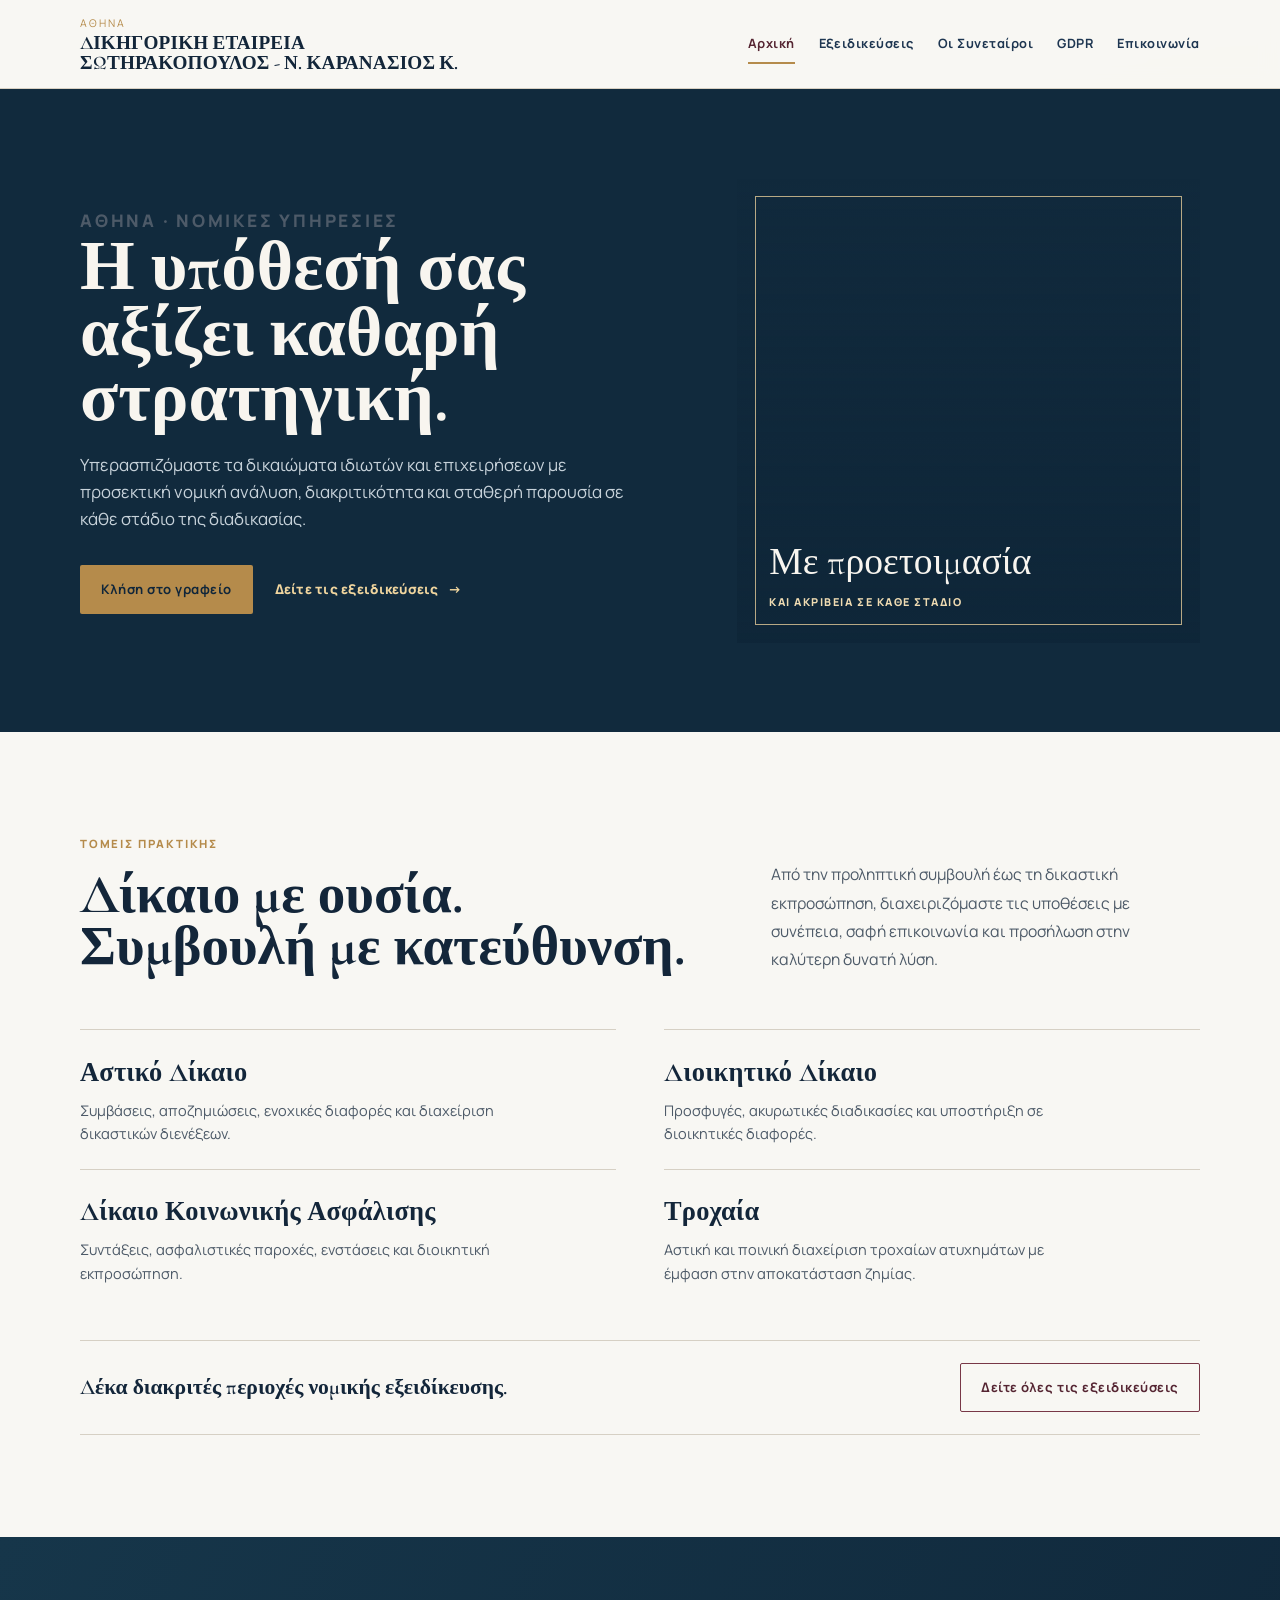
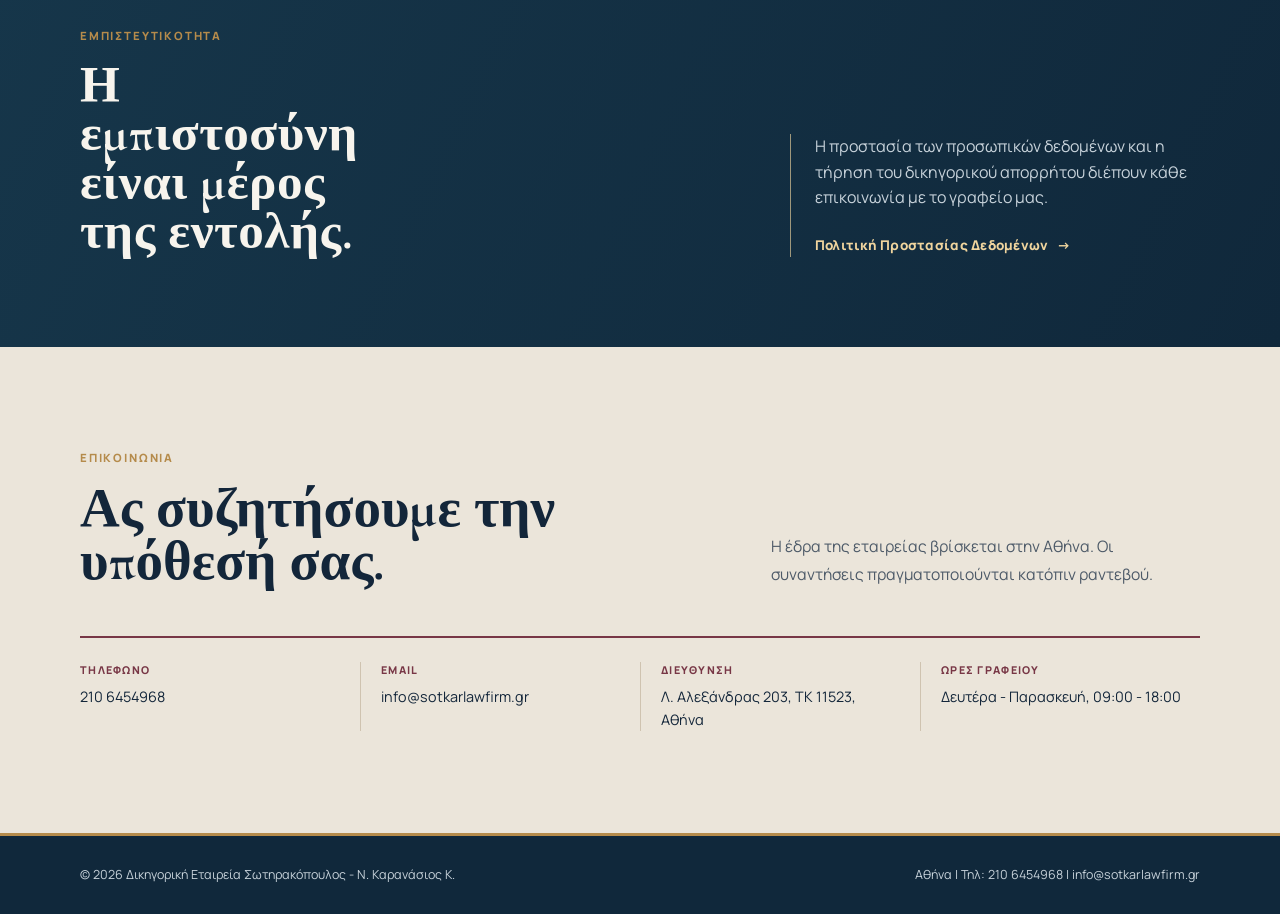
==== index.html @ 15b0773c "Add files via upload" ====
<!doctype html>
<html lang="el">
<head>
  <meta charset="utf-8">
  <meta name="viewport" content="width=device-width, initial-scale=1">
  <title>Δικηγορική Εταιρεία Σωτηρακόπουλος Ν. - Καρανάσιος Κ.</title>
  <meta name="description" content="Δικηγορική υποστήριξη υψηλού επιπέδου στην Αθήνα με εξειδίκευση σε αστικό, ποινικό, εργατικό και διοικητικό δίκαιο.">
  <meta property="og:locale" content="el_GR">
  <meta property="og:type" content="website">
  <meta property="og:site_name" content="Δικηγορική Εταιρεία Σωτηρακόπουλος - Ν. Καρανάσιος Κ.">
  <meta property="og:title" content="Δικηγορική Εταιρεία Σωτηρακόπουλος Ν. - Καρανάσιος Κ.">
  <meta property="og:description" content="Δικηγορική υποστήριξη υψηλού επιπέδου στην Αθήνα με εξειδίκευση σε αστικό, ποινικό, εργατικό και διοικητικό δίκαιο.">
  <meta name="twitter:card" content="summary">
  <link rel="icon" href="favicon.svg" type="image/svg+xml">
  <link rel="preconnect" href="https://fonts.googleapis.com">
  <link rel="preconnect" href="https://fonts.gstatic.com" crossorigin>
  <link href="https://fonts.googleapis.com/css2?family=Cormorant+Garamond:wght@500;600;700&family=Manrope:wght@400;500;700;800&display=swap" rel="stylesheet">
  <link rel="stylesheet" href="style.css">
</head>
<body>
  <header class="site-header">
    <div class="container navbar">
      <div class="brand">
        <span class="brand-kicker">Αθήνα</span>
        <h1 class="brand-title">ΔΙΚΗΓΟΡΙΚΗ ΕΤΑΙΡΕΙΑ<br>ΣΩΤΗΡΑΚΟΠΟΥΛΟΣ - Ν. ΚΑΡΑΝΑΣΙΟΣ Κ.</h1>
      </div>
      <button class="menu-toggle" type="button" aria-expanded="false" aria-controls="main-navigation" aria-label="Άνοιγμα μενού">
        <span></span><span></span><span></span>
      </button>
      <nav class="nav-links" id="main-navigation" aria-label="Κύρια πλοήγηση">
        <a class="active" href="index.html">Αρχική</a>
        <a href="specializations.html">Εξειδικεύσεις</a>
        <a href="owners.html">Οι Συνεταίροι</a>
        <a href="gdpr.html">GDPR</a>
        <a href="#contact">Επικοινωνία</a>
      </nav>
    </div>
  </header>

  <main>
    <section class="hero hero-home">
      <div class="container hero-grid">
        <div class="hero-copy reveal-up">
          <p class="eyebrow">Αθήνα · Νομικές Υπηρεσίες</p>
          <h1><span>Η υπόθεσή σας</span><span>αξίζει καθαρή</span><span>στρατηγική.</span></h1>
          <p class="hero-lead">
            Υπερασπιζόμαστε τα δικαιώματα ιδιωτών και επιχειρήσεων με προσεκτική νομική ανάλυση,
            διακριτικότητα και σταθερή παρουσία σε κάθε στάδιο της διαδικασίας.
          </p>
          <div class="hero-actions">
            <a class="button button-primary" href="tel:+302106454968">Κλήση στο γραφείο</a>
            <a class="text-link" href="specializations.html">Δείτε τις εξειδικεύσεις <span aria-hidden="true">→</span></a>
          </div>
        </div>
        <div class="hero-visual reveal-up" role="img" aria-label="Εσωτερικός χώρος δικαστικής αίθουσας">
          <div class="hero-visual-caption">Με προετοιμασία<br><span>και ακρίβεια σε κάθε στάδιο</span></div>
        </div>
      </div>
    </section>

    <section class="section practice-section">
      <div class="container">
        <div class="section-heading">
          <div>
            <p class="eyebrow">Τομείς Πρακτικής</p>
            <h2>Δίκαιο με ουσία.<br>Συμβουλή με κατεύθυνση.</h2>
          </div>
          <p class="section-intro">
            Από την προληπτική συμβουλή έως τη δικαστική εκπροσώπηση, διαχειριζόμαστε τις υποθέσεις με συνέπεια,
            σαφή επικοινωνία και προσήλωση στην καλύτερη δυνατή λύση.
          </p>
        </div>

        <div class="practice-grid">
          <article class="practice-card reveal-up"><h3>Αστικό Δίκαιο</h3><p>Συμβάσεις, αποζημιώσεις, ενοχικές διαφορές και διαχείριση δικαστικών διενέξεων.</p></article>
          <article class="practice-card reveal-up"><h3>Διοικητικό Δίκαιο</h3><p>Προσφυγές, ακυρωτικές διαδικασίες και υποστήριξη σε διοικητικές διαφορές.</p></article>
          <article class="practice-card reveal-up"><h3>Δίκαιο Κοινωνικής Ασφάλισης</h3><p>Συντάξεις, ασφαλιστικές παροχές, ενστάσεις και διοικητική εκπροσώπηση.</p></article>
          <article class="practice-card reveal-up"><h3>Τροχαία</h3><p>Αστική και ποινική διαχείριση τροχαίων ατυχημάτων με έμφαση στην αποκατάσταση ζημίας.</p></article>
        </div>

        <div class="cta-band">
          <strong>Δέκα διακριτές περιοχές νομικής εξειδίκευσης.</strong>
          <a class="button button-ghost" href="specializations.html">Δείτε όλες τις εξειδικεύσεις</a>
        </div>
      </div>
    </section>

    <section class="assurance-section">
      <div class="container">
        <div class="assurance-copy">
          <p class="eyebrow">Εμπιστευτικότητα</p>
          <h2>Η εμπιστοσύνη είναι μέρος της εντολής.</h2>
        </div>
        <div class="assurance-details">
          <p>Η προστασία των προσωπικών δεδομένων και η τήρηση του δικηγορικού απορρήτου διέπουν κάθε επικοινωνία με το γραφείο μας.</p>
          <a class="text-link text-link-light" href="gdpr.html">Πολιτική Προστασίας Δεδομένων <span aria-hidden="true">→</span></a>
        </div>
      </div>
    </section>

    <section class="section contact-section" id="contact">
      <div class="container">
        <div class="section-heading">
          <div>
            <p class="eyebrow">Επικοινωνία</p>
            <h2>Ας συζητήσουμε την υπόθεσή σας.</h2>
          </div>
          <p class="section-intro">Η έδρα της εταιρείας βρίσκεται στην Αθήνα. Οι συναντήσεις πραγματοποιούνται κατόπιν ραντεβού.</p>
        </div>
        <div class="contact-grid">
          <article class="contact-card">
            <div><span>Τηλέφωνο</span><a href="tel:+302106454968">210 6454968</a></div>
            <div><span>Email</span><a href="mailto:info@sotkarlawfirm.gr">info@sotkarlawfirm.gr</a></div>
            <div><span>Διεύθυνση</span><a href="https://www.google.com/maps/search/?api=1&query=%CE%9B.%20%CE%91%CE%BB%CE%B5%CE%BE%CE%AC%CE%BD%CE%B4%CF%81%CE%B1%CF%82%20203%2C%20%CE%91%CE%B8%CE%AE%CE%BD%CE%B1%2011523" target="_blank" rel="noopener">Λ. Αλεξάνδρας 203, ΤΚ 11523, Αθήνα</a></div>
            <div><span>Ώρες γραφείου</span><span class="contact-value">Δευτέρα - Παρασκευή, 09:00 - 18:00</span></div>
          </article>
        </div>
      </div>
    </section>
  </main>

  <footer class="site-footer">
    <div class="container">
      <span>© 2026 Δικηγορική Εταιρεία Σωτηρακόπουλος - Ν. Καρανάσιος Κ.</span>
      <span>Αθήνα | <a href="tel:+302106454968">Τηλ: 210 6454968</a> | <a href="mailto:info@sotkarlawfirm.gr">info@sotkarlawfirm.gr</a></span>
    </div>
  </footer>
  <script src="site.js"></script>
</body>
</html>
---- style.css ----
/* Core identity */
:root {
  --ink: #13263a;
  --ink-2: #1e3651;
  --wine: #783746;
  --wine-dark: #552532;
  --sage: #48655c;
  --paper: #f6f3ee;
  --paper-2: #ebe5db;
  --gold: #b58b4b;
  --gold-soft: #d4c39b;
  --line: #c9b99f;
  --text: #24313d;
  --text-soft: #4d5a68;
  --white: #ffffff;
  --shadow: 0 18px 44px rgba(13, 27, 43, 0.18);
  --hero-courtroom-image: url("https://images.unsplash.com/photo-1529107386315-e1a2ed48a620?auto=format&fit=crop&w=1200&q=85");
}

* {
  box-sizing: border-box;
}

html,
body {
  margin: 0;
  padding: 0;
}

body {
  font-family: "Manrope", "Segoe UI", sans-serif;
  color: var(--text);
  background:
    radial-gradient(circle at 94% 12%, rgba(120, 55, 70, 0.08), transparent 26%),
    linear-gradient(160deg, var(--paper) 0%, #f3efe7 45%, var(--paper-2) 100%);
  line-height: 1.6;
  overflow-x: hidden;
}

h1,
h2,
h3,
.brand-title {
  font-family: "Cormorant Garamond", Georgia, serif;
  letter-spacing: 0.01em;
  color: var(--ink);
  margin-top: 0;
}

a {
  color: inherit;
  text-decoration: none;
}

.container {
  width: min(1120px, calc(100% - 2.4rem));
  margin: 0 auto;
}

.site-header {
  position: sticky;
  top: 0;
  z-index: 100;
  backdrop-filter: blur(9px);
  background: rgba(250, 248, 244, 0.95);
  border-bottom: 3px solid var(--wine);
}

.topline {
  padding: 0.55rem 0;
  border-bottom: 1px solid rgba(184, 156, 97, 0.28);
  color: var(--text-soft);
  font-size: 0.92rem;
}

.topline .container {
  display: flex;
  justify-content: flex-end;
  align-items: center;
  gap: 1rem;
}

.navbar {
  display: flex;
  align-items: center;
  justify-content: space-between;
  padding: 1rem 0;
  gap: 1rem;
}

.brand {
  display: flex;
  flex-direction: column;
  gap: 0.2rem;
}

.brand-kicker {
  font-size: 0.74rem;
  letter-spacing: 0.24em;
  text-transform: uppercase;
  color: var(--wine);
}

.brand-title {
  font-size: clamp(1.25rem, 2vw, 1.72rem);
  margin: 0;
  line-height: 1.15;
  overflow-wrap: anywhere;
}

.brand-email {
  font-size: 0.9rem;
  color: var(--text-soft);
  overflow-wrap: anywhere;
}

.nav-links {
  display: flex;
  align-items: center;
  gap: 1.2rem;
  flex-wrap: wrap;
  margin-left: auto;
}

.nav-links a {
  font-weight: 700;
  color: var(--ink-2);
  padding-bottom: 0.18rem;
  border-bottom: 2px solid transparent;
  transition: border-color 0.2s ease, color 0.2s ease;
}

.nav-links a:hover,
.nav-links a.active {
  border-color: var(--wine);
  color: var(--ink);
}

.menu-toggle {
  display: none;
  border: 1px solid var(--ink);
  background: transparent;
  color: var(--ink);
  cursor: pointer;
  height: 2.65rem;
  padding: 0.65rem;
  position: relative;
  width: 2.65rem;
}

.menu-toggle:hover,
.menu-toggle:focus-visible {
  background: var(--ink);
  color: var(--white);
}

.menu-toggle span {
  background: currentColor;
  display: block;
  height: 1px;
  left: 0.62rem;
  position: absolute;
  transition: transform 0.2s ease, opacity 0.2s ease;
  width: 1.35rem;
}

.menu-toggle span:nth-child(1) {
  top: 0.82rem;
}

.menu-toggle span:nth-child(2) {
  top: 1.3rem;
}

.menu-toggle span:nth-child(3) {
  top: 1.78rem;
}

.menu-toggle.is-open span:nth-child(1) {
  transform: translateY(0.48rem) rotate(45deg);
}

.menu-toggle.is-open span:nth-child(2) {
  opacity: 0;
}

.menu-toggle.is-open span:nth-child(3) {
  transform: translateY(-0.48rem) rotate(-45deg);
}

.hero {
  position: relative;
  overflow: hidden;
  padding: 5.6rem 0 4.4rem;
  background:
    radial-gradient(circle at 12% 18%, rgba(181, 139, 75, 0.28), transparent 36%),
    radial-gradient(circle at 84% 8%, rgba(120, 55, 70, 0.16), transparent 33%),
    linear-gradient(120deg, #fbf9f5 0%, #f1e9de 48%, #e2d6c7 100%);
  border-bottom: 1px solid var(--line);
}

.hero-grid {
  display: grid;
  gap: 2.2rem;
  grid-template-columns: 1.2fr 0.8fr;
  align-items: end;
}

.hero h1 {
  font-size: clamp(2.3rem, 5vw, 3.9rem);
  margin-bottom: 0.7rem;
  line-height: 1.03;
}

.hero p {
  margin: 0;
  max-width: 64ch;
  font-size: 1.08rem;
  color: var(--text-soft);
}

.hero-panel {
  background: linear-gradient(145deg, var(--ink) 0%, var(--ink-2) 65%, var(--sage) 160%);
  color: #e7d9bb;
  border: 1px solid rgba(212, 195, 155, 0.32);
  border-radius: 16px;
  padding: 1.5rem;
  box-shadow: var(--shadow);
}

.hero-panel h3 {
  color: var(--gold-soft);
  margin-bottom: 0.5rem;
  font-size: 1.6rem;
}

.hero-panel p {
  color: #d8deea;
  font-size: 0.98rem;
}

.section {
  padding: 4.4rem 0;
}

.section h2 {
  margin-bottom: 0.4rem;
  font-size: clamp(2rem, 3.4vw, 3rem);
}

.section-intro {
  margin-top: 0;
  color: var(--text-soft);
  max-width: 75ch;
}

.practice-grid,
.owner-grid,
.contact-grid {
  display: grid;
  gap: 1.2rem;
}

.practice-grid {
  margin-top: 1.6rem;
  grid-template-columns: repeat(2, minmax(0, 1fr));
}

.practice-card {
  background: var(--white);
  border: 1px solid #d8cbb4;
  border-top: 4px solid var(--gold);
  border-radius: 14px;
  padding: 1.2rem 1.15rem;
  box-shadow: 0 10px 24px rgba(17, 33, 50, 0.08);
  transform: translateY(0);
  transition: transform 0.25s ease, box-shadow 0.25s ease;
}

.practice-card:hover {
  transform: translateY(-4px);
  box-shadow: 0 14px 28px rgba(17, 33, 50, 0.13);
}

.practice-card:nth-child(2n) {
  border-top-color: var(--wine);
}

.practice-card:nth-child(3n) {
  border-top-color: var(--sage);
}

.practice-card:nth-child(2n) h3 {
  color: var(--wine-dark);
}

.practice-card:nth-child(3n) h3 {
  color: var(--sage);
}

.practice-card h3 {
  margin-bottom: 0.4rem;
  font-size: 1.42rem;
}

.practice-card p {
  margin: 0;
  color: var(--text-soft);
}

.cta-band {
  margin-top: 1.6rem;
  background: linear-gradient(120deg, var(--wine-dark), var(--ink));
  border-radius: 16px;
  padding: 1.4rem;
  color: #e9edf4;
  display: flex;
  justify-content: space-between;
  align-items: center;
  gap: 1rem;
  flex-wrap: wrap;
}

.button {
  display: inline-block;
  font-weight: 700;
  border-radius: 999px;
  border: 1px solid transparent;
  padding: 0.68rem 1.15rem;
  transition: background-color 0.2s ease, color 0.2s ease, border-color 0.2s ease;
}

.button-primary {
  background: var(--gold);
  color: #172537;
}

.button-primary:hover {
  background: #ceb47b;
}

.button-ghost {
  border-color: rgba(233, 237, 244, 0.58);
  color: #edf2f9;
}

.button-ghost:hover {
  background: rgba(255, 255, 255, 0.08);
}

.owner-grid {
  margin-top: 1.6rem;
  grid-template-columns: repeat(2, minmax(0, 1fr));
}

.owner-card {
  background: var(--white);
  border: 1px solid #d8cbb4;
  border-radius: 16px;
  overflow: hidden;
  box-shadow: 0 14px 30px rgba(19, 38, 58, 0.1);
}

.owner-photo {
  aspect-ratio: 4 / 3;
  width: 100%;
  object-fit: cover;
  background: #e8e1d4;
}

.owner-content {
  padding: 1.1rem;
}

.owner-content h3 {
  margin-bottom: 0.25rem;
  font-size: 1.6rem;
}

.owner-role {
  margin: 0 0 0.6rem;
  text-transform: uppercase;
  letter-spacing: 0.1em;
  font-size: 0.78rem;
  color: var(--wine);
  font-weight: 700;
}

.owner-content p {
  margin: 0;
  color: var(--text-soft);
}

.gdpr-box {
  margin-top: 1.5rem;
  background: #fff;
  border: 1px solid #d8cbb4;
  border-left: 5px solid var(--wine);
  border-radius: 12px;
  padding: 1rem 1rem 0.9rem;
}

.gdpr-list {
  margin: 0.7rem 0 0;
  padding-left: 1.2rem;
}

.contact-grid {
  margin-top: 1.5rem;
  grid-template-columns: minmax(0, 1fr);
}

.contact-card {
  background: var(--white);
  border: 1px solid #d8cbb4;
  border-left: 5px solid var(--sage);
  border-radius: 14px;
  padding: 1.2rem;
}

.page-hero {
  padding: 4rem 0 2.4rem;
}

.page-hero p {
  max-width: 75ch;
  color: var(--text-soft);
}

.site-footer {
  margin-top: 2.8rem;
  border-top: 1px solid rgba(184, 156, 97, 0.42);
  background: #f1ecdf;
}

.site-footer .container {
  padding: 1.3rem 0;
  display: flex;
  flex-wrap: wrap;
  justify-content: space-between;
  gap: 0.7rem;
  color: #44515e;
  font-size: 0.93rem;
}

.reveal-up {
  opacity: 0;
  transform: translateY(16px);
  animation: revealUp 0.6s ease forwards;
}

.reveal-up:nth-child(2) {
  animation-delay: 0.1s;
}

.reveal-up:nth-child(3) {
  animation-delay: 0.2s;
}

.reveal-up:nth-child(4) {
  animation-delay: 0.3s;
}

@keyframes revealUp {
  to {
    opacity: 1;
    transform: translateY(0);
  }
}

@media (max-width: 960px) {
  .hero-grid,
  .contact-grid,
  .practice-grid,
  .owner-grid {
    grid-template-columns: 1fr;
  }

  .navbar {
    flex-direction: column;
    align-items: flex-start;
  }
}

@media (max-width: 820px) {
  .navbar {
    flex-direction: row;
    align-items: center;
    flex-wrap: wrap;
  }

  .brand {
    min-width: 0;
    flex: 1;
  }

  .menu-toggle {
    display: block;
    flex: 0 0 auto;
  }

  .nav-links {
    display: none;
    width: 100%;
    margin-left: 0;
    padding: 0.7rem 0 0.2rem;
    border-top: 1px solid rgba(184, 156, 97, 0.34);
  }

  .nav-links.is-open {
    display: flex;
  }
}

@media (max-width: 700px) {
  .container {
    width: min(100% - 1.5rem, 1120px);
  }

  .topline .container {
    flex-direction: column;
    align-items: flex-start;
    gap: 0.15rem;
  }

  .navbar {
    padding: 0.85rem 0;
    gap: 0.8rem;
  }

  .brand-title {
    font-size: clamp(1.18rem, 6vw, 1.45rem);
  }

  .nav-links {
    gap: 0.8rem;
    width: 100%;
  }

  .nav-links a {
    font-size: 0.9rem;
    min-height: 2rem;
  }

  .hero h1 {
    font-size: clamp(2rem, 10vw, 2.8rem);
  }

  .hero-panel,
  .contact-card,
  .practice-card,
  .owner-content,
  .gdpr-box {
    padding: 1rem;
  }

  .cta-band {
    align-items: stretch;
    flex-direction: column;
  }

  .cta-band .button,
  .hero-panel .button {
    text-align: center;
    width: 100%;
  }

  .section,
  .hero,
  .page-hero {
    padding-top: 3rem;
    padding-bottom: 3rem;
  }

  .site-footer .container {
    flex-direction: column;
    align-items: flex-start;
  }
}

/* Refined editorial layout */
.site-header {
  background: rgba(248, 247, 243, 0.97);
  border-bottom: 1px solid #d8d0c2;
}

.navbar {
  min-height: 5.5rem;
  padding: 0.8rem 0;
}

.brand {
  gap: 0.08rem;
}

.brand-kicker {
  color: var(--gold);
  font-size: 0.66rem;
  letter-spacing: 0.18em;
}

.brand-title {
  font-size: clamp(1.05rem, 1.5vw, 1.35rem);
  line-height: 1.05;
}

.brand-email {
  color: #65717a;
  font-size: 0.78rem;
}

.nav-links {
  gap: 1.5rem;
}

.nav-links a {
  font-size: 0.8rem;
  letter-spacing: 0.04em;
  padding: 0.55rem 0;
}

.nav-links a:hover,
.nav-links a.active {
  border-color: var(--gold);
  color: var(--wine-dark);
}

.hero-home {
  background: #112a3d;
  border: 0;
  padding: clamp(3.75rem, 7vw, 6.5rem) 0;
}

.hero-grid {
  align-items: stretch;
  gap: clamp(2rem, 5vw, 5.5rem);
  grid-template-columns: minmax(0, 1fr) minmax(22rem, 0.78fr);
}

.hero-copy {
  align-self: center;
  padding: 1.5rem 0;
}

.eyebrow {
  color: var(--gold);
  font-size: 0.71rem;
  font-weight: 800;
  letter-spacing: 0.16em;
  margin: 0 0 1rem;
  text-transform: uppercase;
}

.hero h1 {
  color: #f8f5ef;
  font-size: clamp(3rem, 5.5vw, 5.15rem);
  letter-spacing: 0;
  line-height: 0.93;
  margin-bottom: 1.35rem;
  max-width: none;
}

.hero h1 span {
  display: block;
  white-space: nowrap;
}

.hero .hero-lead {
  color: #c7d2da;
  font-size: 1.05rem;
  max-width: 55ch;
}

.hero-actions {
  align-items: center;
  display: flex;
  flex-wrap: wrap;
  gap: 1.35rem;
  margin-top: 2rem;
}

.button {
  border-radius: 2px;
  font-size: 0.82rem;
  letter-spacing: 0.04em;
  padding: 0.82rem 1.25rem;
}

.button-primary {
  background: var(--gold);
  color: #10263a;
}

.button-primary:hover {
  background: #d0ad72;
}

.text-link {
  color: var(--wine-dark);
  font-size: 0.84rem;
  font-weight: 800;
  letter-spacing: 0.02em;
}

.text-link span {
  display: inline-block;
  margin-left: 0.35rem;
  transition: transform 0.2s ease;
}

.text-link:hover span {
  transform: translateX(0.25rem);
}

.hero .text-link {
  color: #f0d59e;
}

.hero-visual {
  background:
    linear-gradient(180deg, rgba(14, 37, 55, 0.08), rgba(14, 37, 55, 0.72)),
    var(--hero-courtroom-image) center / cover;
  min-height: 29rem;
  overflow: hidden;
  position: relative;
}

.hero-visual::before {
  border: 1px solid rgba(240, 213, 158, 0.75);
  content: "";
  inset: 1.1rem;
  pointer-events: none;
  position: absolute;
}

.hero-visual-caption {
  bottom: 2rem;
  color: #f8f5ef;
  font-family: "Cormorant Garamond", Georgia, serif;
  font-size: 2.35rem;
  left: 2rem;
  line-height: 0.85;
  position: absolute;
}

.hero-visual-caption span {
  color: #efdbb2;
  font-family: "Manrope", sans-serif;
  font-size: 0.68rem;
  font-weight: 800;
  letter-spacing: 0.14em;
  text-transform: uppercase;
}

.section {
  padding: clamp(4.5rem, 8vw, 7.5rem) 0;
}

.practice-section {
  background: #f8f7f3;
}

.section-heading {
  align-items: end;
  display: grid;
  gap: 2rem;
  grid-template-columns: minmax(0, 1fr) minmax(18rem, 0.65fr);
}

.section h2,
.page-hero h2 {
  font-size: clamp(2.5rem, 4.3vw, 4rem);
  letter-spacing: 0;
  line-height: 0.95;
  margin: 0;
}

.section-intro {
  font-size: 0.98rem;
  line-height: 1.8;
  margin: 0;
}

.practice-grid {
  column-gap: 3rem;
  margin-top: 3.5rem;
  row-gap: 0;
}

.practice-card,
.practice-card:nth-child(2n),
.practice-card:nth-child(3n) {
  background: transparent;
  border: 0;
  border-radius: 0;
  border-top: 1px solid #d6d0c4;
  box-shadow: none;
  padding: 1.35rem 0 1.45rem;
}

.practice-card:hover {
  box-shadow: none;
  transform: none;
}

.practice-card h3,
.practice-card:nth-child(2n) h3,
.practice-card:nth-child(3n) h3 {
  color: var(--ink);
  font-size: 1.65rem;
  margin-bottom: 0.3rem;
}

.practice-card p {
  font-size: 0.91rem;
  max-width: 48ch;
}

.cta-band {
  background: transparent;
  border-bottom: 1px solid #d6d0c4;
  border-radius: 0;
  border-top: 1px solid #d6d0c4;
  color: var(--ink);
  margin-top: 2rem;
  padding: 1.35rem 0;
}

.cta-band strong {
  font-family: "Cormorant Garamond", Georgia, serif;
  font-size: 1.35rem;
  font-weight: 600;
}

.button-ghost {
  border-color: var(--wine);
  color: var(--wine-dark);
}

.button-ghost:hover {
  background: var(--wine);
  color: #fff;
}

.assurance-section {
  background: linear-gradient(115deg, #16364a, #10283b);
  color: #edf0ee;
  padding: clamp(4rem, 7vw, 6.5rem) 0;
}

.assurance-section .container {
  align-items: end;
  display: grid;
  gap: 3rem;
  grid-template-columns: minmax(0, 1fr) minmax(18rem, 0.62fr);
}

.assurance-section h2 {
  color: #f7f4ed;
  font-size: clamp(2.5rem, 4vw, 3.8rem);
  line-height: 0.96;
  margin: 0;
  max-width: 13ch;
}

.assurance-details {
  border-left: 1px solid rgba(240, 213, 158, 0.64);
  padding-left: 1.5rem;
}

.assurance-details p {
  color: #c7d2da;
  margin: 0 0 1.3rem;
}

.text-link-light {
  color: #f0d59e;
}

.contact-section {
  background: #ebe5da;
  scroll-margin-top: 6.5rem;
}

.contact-grid {
  margin-top: 3rem;
}

.contact-card {
  background: transparent;
  border: 0;
  border-left: 0;
  border-top: 2px solid var(--wine);
  border-radius: 0;
  display: grid;
  gap: 0;
  grid-template-columns: repeat(4, minmax(0, 1fr));
  padding: 1.5rem 0 0;
}

.contact-card div {
  border-left: 1px solid #cfc3b0;
  min-width: 0;
  padding: 0 1.25rem;
}

.contact-card div:first-child {
  border-left: 0;
  padding-left: 0;
}

.contact-card span {
  color: var(--wine);
  display: block;
  font-size: 0.67rem;
  font-weight: 800;
  letter-spacing: 0.12em;
  margin-bottom: 0.35rem;
  text-transform: uppercase;
}

.contact-card a,
.contact-card .contact-value {
  color: var(--ink);
  display: block;
  font-size: 0.9rem;
  overflow-wrap: anywhere;
}

.contact-card .contact-value {
  font-weight: 400;
  letter-spacing: 0;
  text-transform: none;
  white-space: nowrap;
}

.page-hero {
  background: #e7e1d6;
  border-bottom: 1px solid #d4c9b9;
  padding: clamp(3.5rem, 6vw, 5.5rem) 0;
}

.page-hero h2 {
  color: var(--ink);
  max-width: 15ch;
}

.page-hero p {
  font-size: 1rem;
  line-height: 1.8;
  margin: 1.25rem 0 0;
}

.owner-card {
  border: 0;
  border-radius: 0;
  box-shadow: none;
}

.owner-content {
  border-top: 3px solid var(--wine);
  padding: 1.35rem 0 0;
}

.owner-photo {
  filter: grayscale(1) contrast(1.05);
}

.gdpr-box {
  border-left-color: var(--gold);
  border-radius: 0;
  box-shadow: 0 12px 30px rgba(16, 40, 59, 0.06);
}

.site-footer {
  background: #10283b;
  border-top: 3px solid var(--gold);
  margin-top: 0;
}

.site-footer .container {
  color: #c7d2da;
  font-size: 0.78rem;
  padding: 1.8rem 0;
}

@media (max-width: 960px) {
  .hero-grid,
  .section-heading,
  .assurance-section .container {
    grid-template-columns: 1fr;
  }

  .hero-grid {
    max-width: 42rem;
  }

  .hero h1 {
    max-width: 14ch;
  }

  .hero-visual {
    min-height: 23rem;
  }

  .contact-card {
    grid-template-columns: repeat(2, minmax(0, 1fr));
    row-gap: 1.5rem;
  }

  .contact-card div:nth-child(3) {
    border-left: 0;
    padding-left: 0;
  }
}

@media (max-width: 820px) {
  .nav-links {
    background: #f8f7f3;
    gap: 0;
    padding: 0.55rem 0;
  }

  .nav-links a {
    border-bottom: 0;
    padding: 0.72rem 0;
    width: 100%;
  }

  .menu-toggle {
    border-radius: 2px;
  }
}

@media (max-width: 700px) {
  .hero-home {
    padding: 3.5rem 0;
  }

  .hero-copy {
    padding: 0;
  }

  .hero h1 {
    font-size: clamp(2.45rem, 12.5vw, 3.45rem);
  }

  .hero-visual {
    min-height: 20rem;
  }

  .hero-visual-caption {
    bottom: 1.5rem;
    left: 1.5rem;
  }

  .hero-actions {
    align-items: flex-start;
    flex-direction: column;
  }

  .contact-card {
    display: block;
  }

  .contact-card div,
  .contact-card div:first-child,
  .contact-card div:nth-child(3) {
    border-bottom: 1px solid #cfc3b0;
    border-left: 0;
    padding: 0.95rem 0;
  }

  .contact-card div:last-child {
    border-bottom: 0;
  }
}

/* Inner-page editorial treatments */
.practice-page-hero,
.team-page-hero,
.privacy-page-hero {
  background:
    radial-gradient(circle at 82% 10%, rgba(181, 139, 75, 0.24), transparent 30%),
    linear-gradient(120deg, #16364a, #10283b);
  border-bottom-color: #c3a067;
}

.practice-page-hero h2,
.team-page-hero h2,
.privacy-page-hero h2 {
  color: #f8f5ef;
}

.practice-page-hero p:not(.eyebrow),
.team-page-hero p:not(.eyebrow),
.privacy-page-hero p:not(.eyebrow) {
  color: #c7d2da;
}

.practice-page-hero h2,
.team-page-hero h2,
.privacy-page-hero h2 {
  max-width: 18ch;
}

.practice-page-content .practice-grid {
  column-gap: 4rem;
  margin-top: 0;
}

.practice-page-content .practice-card {
  min-height: 10.75rem;
  padding-left: 2.6rem;
  position: relative;
}

.practice-number {
  color: var(--gold);
  font-family: "Cormorant Garamond", Georgia, serif;
  font-size: 1.2rem;
  font-weight: 700;
  left: 0;
  line-height: 1;
  position: absolute;
  top: 1.5rem;
}

.team-section {
  background: #f8f7f3;
}

.team-section .owner-card:nth-child(even) .owner-content {
  border-top-color: var(--ink-2);
}

.team-section .owner-grid {
  column-gap: 4rem;
  grid-template-columns: repeat(2, minmax(0, 1fr));
  margin-top: 0;
  row-gap: 2.75rem;
}

.team-section .owner-card {
  display: block;
}

.team-section .owner-photo {
  aspect-ratio: 4 / 3;
  height: auto;
}

.team-section .owner-content {
  border-top-color: var(--gold);
  margin-top: 1.2rem;
  min-height: 17rem;
  position: relative;
}

.owner-index {
  color: var(--wine);
  font-family: "Cormorant Garamond", Georgia, serif;
  font-size: 1.15rem;
  font-weight: 700;
}

.team-section .owner-content h3 {
  font-size: clamp(2rem, 3vw, 2.7rem);
  margin-top: 1.75rem;
}

.team-section .owner-role {
  color: var(--sage);
}

.privacy-section {
  background:
    linear-gradient(90deg, rgba(16, 40, 59, 0.05) 1px, transparent 1px),
    #f8f7f3;
  background-size: 4rem 4rem;
}

.privacy-layout {
  align-items: start;
  display: grid;
  gap: clamp(2.5rem, 7vw, 7rem);
  grid-template-columns: minmax(22rem, 0.8fr) minmax(0, 1fr);
}

.privacy-aside {
  border-top: 3px solid var(--wine);
  padding-top: 1.2rem;
  position: sticky;
  top: 7.5rem;
}

.privacy-aside h3 {
  font-size: clamp(1.9rem, 2.5vw, 2.3rem);
  line-height: 1.02;
  margin-bottom: 1.7rem;
}

.eu-gdpr-mark {
  align-items: center;
  color: var(--ink);
  display: flex;
  font-size: 0.98rem;
  font-weight: 800;
  gap: 0.65rem;
  letter-spacing: 0.12em;
  margin: 0 0 1.45rem;
}

.eu-gdpr-mark img {
  border: 1px solid rgba(181, 139, 75, 0.55);
  height: auto;
  width: 4.25rem;
}

.eu-gdpr-mark small {
  color: var(--text-soft);
  display: block;
  font-size: 0.68rem;
  letter-spacing: 0.08em;
  margin-top: 0.08rem;
}

.privacy-notice {
  border-top: 1px solid #d6d0c4;
}

.privacy-notice .gdpr-box {
  background: transparent;
  border: 0;
  border-bottom: 1px solid #d6d0c4;
  box-shadow: none;
  margin: 0;
  padding: 1.65rem 0 1.75rem;
}

.privacy-notice .gdpr-box h3 {
  color: var(--ink);
  font-size: 1.55rem;
  margin-bottom: 0.5rem;
}

.privacy-notice .gdpr-box p {
  color: var(--text-soft);
  margin: 0;
}

.privacy-notice .gdpr-box a {
  color: var(--wine-dark);
  font-weight: 700;
}

@media (max-width: 960px) {
  .team-section .owner-grid,
  .privacy-layout {
    grid-template-columns: 1fr;
  }

  .team-section .owner-card {
    display: block;
  }

  .privacy-aside {
    position: static;
  }
}

@media (max-width: 700px) {
  .practice-page-content .practice-card {
    min-height: auto;
  }

  .team-section .owner-card {
    display: block;
  }

  .team-section .owner-photo {
    aspect-ratio: 4 / 3;
    height: auto;
  }

  .team-section .owner-content {
    margin-top: 1.2rem;
    min-height: auto;
  }
}
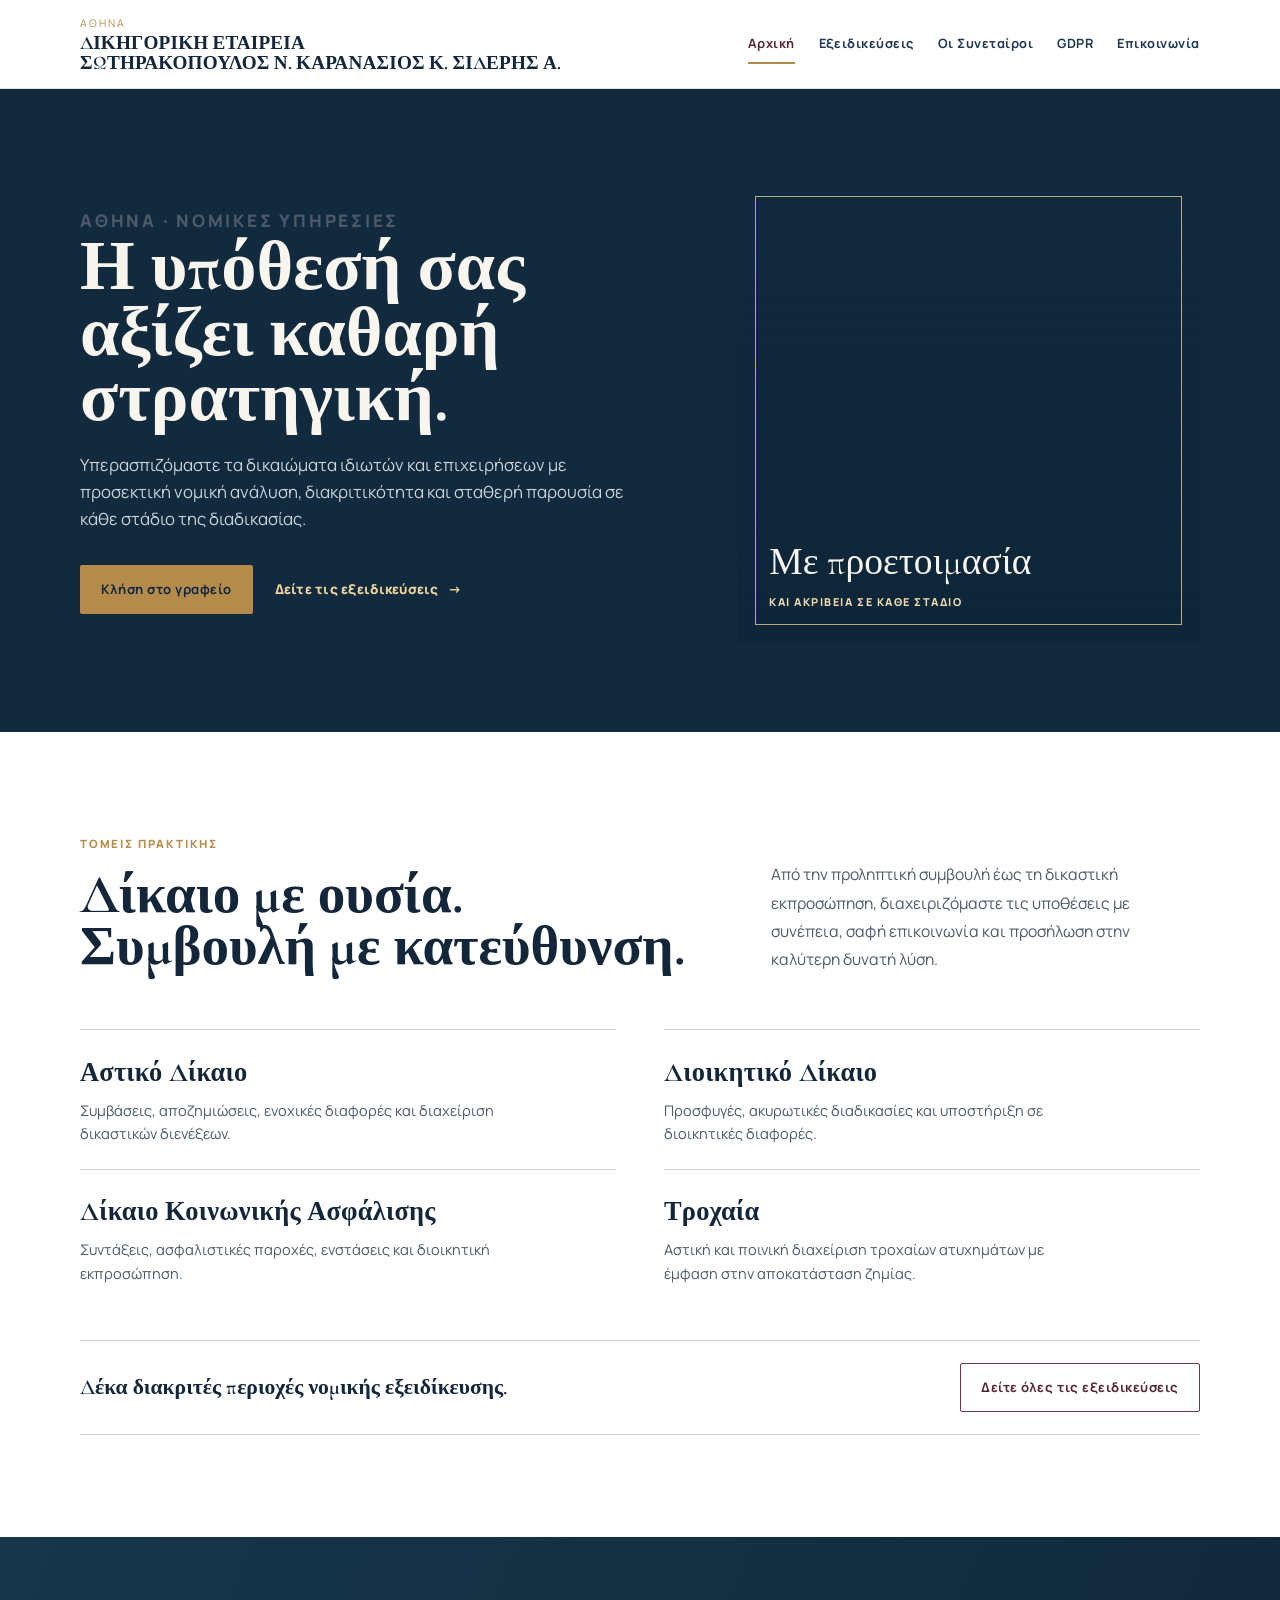
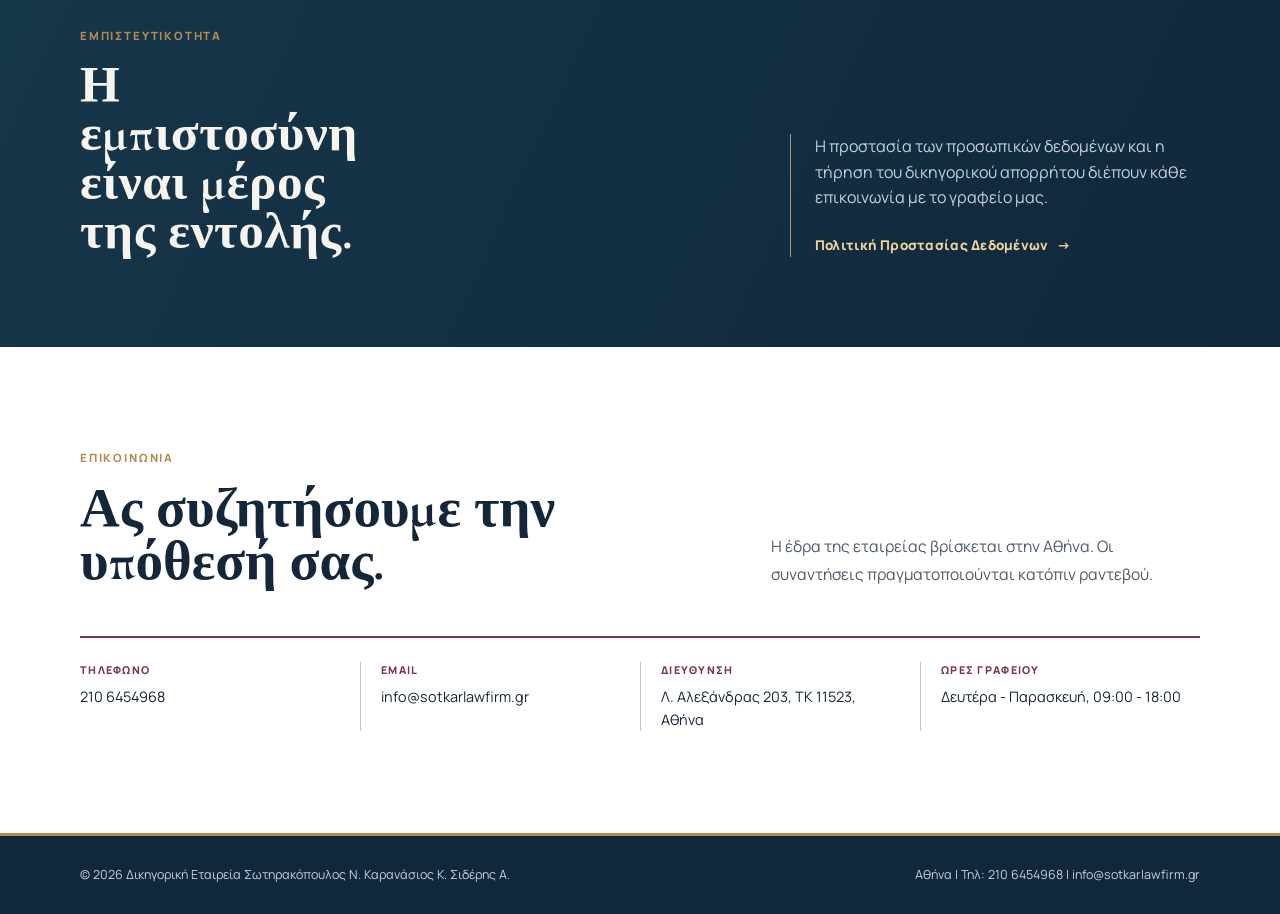
==== commit 3ed5a9d4: "Add files via upload" ====
--- a/index.html
+++ b/index.html
@@ -3,12 +3,12 @@
 <head>
   <meta charset="utf-8">
   <meta name="viewport" content="width=device-width, initial-scale=1">
-  <title>Δικηγορική Εταιρεία Σωτηρακόπουλος Ν. - Καρανάσιος Κ.</title>
+  <title>Δικηγορική Εταιρεία Σωτηρακόπουλος Ν. Καρανάσιος Κ. Σιδέρης Α.</title>
   <meta name="description" content="Δικηγορική υποστήριξη υψηλού επιπέδου στην Αθήνα με εξειδίκευση σε αστικό, ποινικό, εργατικό και διοικητικό δίκαιο.">
   <meta property="og:locale" content="el_GR">
   <meta property="og:type" content="website">
-  <meta property="og:site_name" content="Δικηγορική Εταιρεία Σωτηρακόπουλος - Ν. Καρανάσιος Κ.">
-  <meta property="og:title" content="Δικηγορική Εταιρεία Σωτηρακόπουλος Ν. - Καρανάσιος Κ.">
+  <meta property="og:site_name" content="Δικηγορική Εταιρεία Σωτηρακόπουλος Ν. Καρανάσιος Κ. Σιδέρης Α.">
+  <meta property="og:title" content="Δικηγορική Εταιρεία Σωτηρακόπουλος Ν. Καρανάσιος Κ. Σιδέρης Α.">
   <meta property="og:description" content="Δικηγορική υποστήριξη υψηλού επιπέδου στην Αθήνα με εξειδίκευση σε αστικό, ποινικό, εργατικό και διοικητικό δίκαιο.">
   <meta name="twitter:card" content="summary">
   <link rel="icon" href="favicon.svg" type="image/svg+xml">
@@ -22,7 +22,7 @@
     <div class="container navbar">
       <div class="brand">
         <span class="brand-kicker">Αθήνα</span>
-        <h1 class="brand-title">ΔΙΚΗΓΟΡΙΚΗ ΕΤΑΙΡΕΙΑ<br>ΣΩΤΗΡΑΚΟΠΟΥΛΟΣ - Ν. ΚΑΡΑΝΑΣΙΟΣ Κ.</h1>
+        <h1 class="brand-title">ΔΙΚΗΓΟΡΙΚΗ ΕΤΑΙΡΕΙΑ<br>ΣΩΤΗΡΑΚΟΠΟΥΛΟΣ Ν. ΚΑΡΑΝΑΣΙΟΣ Κ. ΣΙΔΕΡΗΣ Α.</h1>
       </div>
       <button class="menu-toggle" type="button" aria-expanded="false" aria-controls="main-navigation" aria-label="Άνοιγμα μενού">
         <span></span><span></span><span></span>
@@ -121,7 +121,7 @@
 
   <footer class="site-footer">
     <div class="container">
-      <span>© 2026 Δικηγορική Εταιρεία Σωτηρακόπουλος - Ν. Καρανάσιος Κ.</span>
+      <span>© 2026 Δικηγορική Εταιρεία Σωτηρακόπουλος Ν. Καρανάσιος Κ. Σιδέρης Α.</span>
       <span>Αθήνα | <a href="tel:+302106454968">Τηλ: 210 6454968</a> | <a href="mailto:info@sotkarlawfirm.gr">info@sotkarlawfirm.gr</a></span>
     </div>
   </footer>
--- a/style.css
+++ b/style.css
@@ -30,9 +30,7 @@
 body {
   font-family: "Manrope", "Segoe UI", sans-serif;
   color: var(--text);
-  background:
-    radial-gradient(circle at 94% 12%, rgba(120, 55, 70, 0.08), transparent 26%),
-    linear-gradient(160deg, var(--paper) 0%, #f3efe7 45%, var(--paper-2) 100%);
+  background: #fff;
   line-height: 1.6;
   overflow-x: hidden;
 }
@@ -61,8 +59,7 @@
   position: sticky;
   top: 0;
   z-index: 100;
-  backdrop-filter: blur(9px);
-  background: rgba(250, 248, 244, 0.95);
+  background: #fff;
   border-bottom: 3px solid var(--wine);
 }
 
@@ -580,8 +577,8 @@
 
 /* Refined editorial layout */
 .site-header {
-  background: rgba(248, 247, 243, 0.97);
-  border-bottom: 1px solid #d8d0c2;
+  background: #fff;
+  border-bottom: 1px solid #e3e7e9;
 }
 
 .navbar {
@@ -757,7 +754,7 @@
 }
 
 .practice-section {
-  background: #f8f7f3;
+  background: #fff;
 }
 
 .section-heading {
@@ -878,7 +875,7 @@
 }
 
 .contact-section {
-  background: #ebe5da;
+  background: #fff;
   scroll-margin-top: 6.5rem;
 }
 
@@ -935,7 +932,7 @@
 }
 
 .page-hero {
-  background: #e7e1d6;
+  background: #fff;
   border-bottom: 1px solid #d4c9b9;
   padding: clamp(3.5rem, 6vw, 5.5rem) 0;
 }
@@ -1016,7 +1013,7 @@
 
 @media (max-width: 820px) {
   .nav-links {
-    background: #f8f7f3;
+    background: #fff;
     gap: 0;
     padding: 0.55rem 0;
   }
@@ -1127,7 +1124,7 @@
 }
 
 .team-section {
-  background: #f8f7f3;
+  background: #fff;
 }
 
 .team-section .owner-card:nth-child(even) .owner-content {
@@ -1136,7 +1133,7 @@
 
 .team-section .owner-grid {
   column-gap: 4rem;
-  grid-template-columns: repeat(2, minmax(0, 1fr));
+  grid-template-columns: repeat(3, minmax(0, 1fr));
   margin-top: 0;
   row-gap: 2.75rem;
 }
@@ -1157,16 +1154,10 @@
   position: relative;
 }
 
-.owner-index {
-  color: var(--wine);
-  font-family: "Cormorant Garamond", Georgia, serif;
-  font-size: 1.15rem;
-  font-weight: 700;
-}
-
 .team-section .owner-content h3 {
-  font-size: clamp(2rem, 3vw, 2.7rem);
+  font-size: clamp(1.65rem, 1.8vw, 2rem);
   margin-top: 1.75rem;
+  white-space: nowrap;
 }
 
 .team-section .owner-role {
@@ -1176,7 +1167,7 @@
 .privacy-section {
   background:
     linear-gradient(90deg, rgba(16, 40, 59, 0.05) 1px, transparent 1px),
-    #f8f7f3;
+    #fff;
   background-size: 4rem 4rem;
 }
 
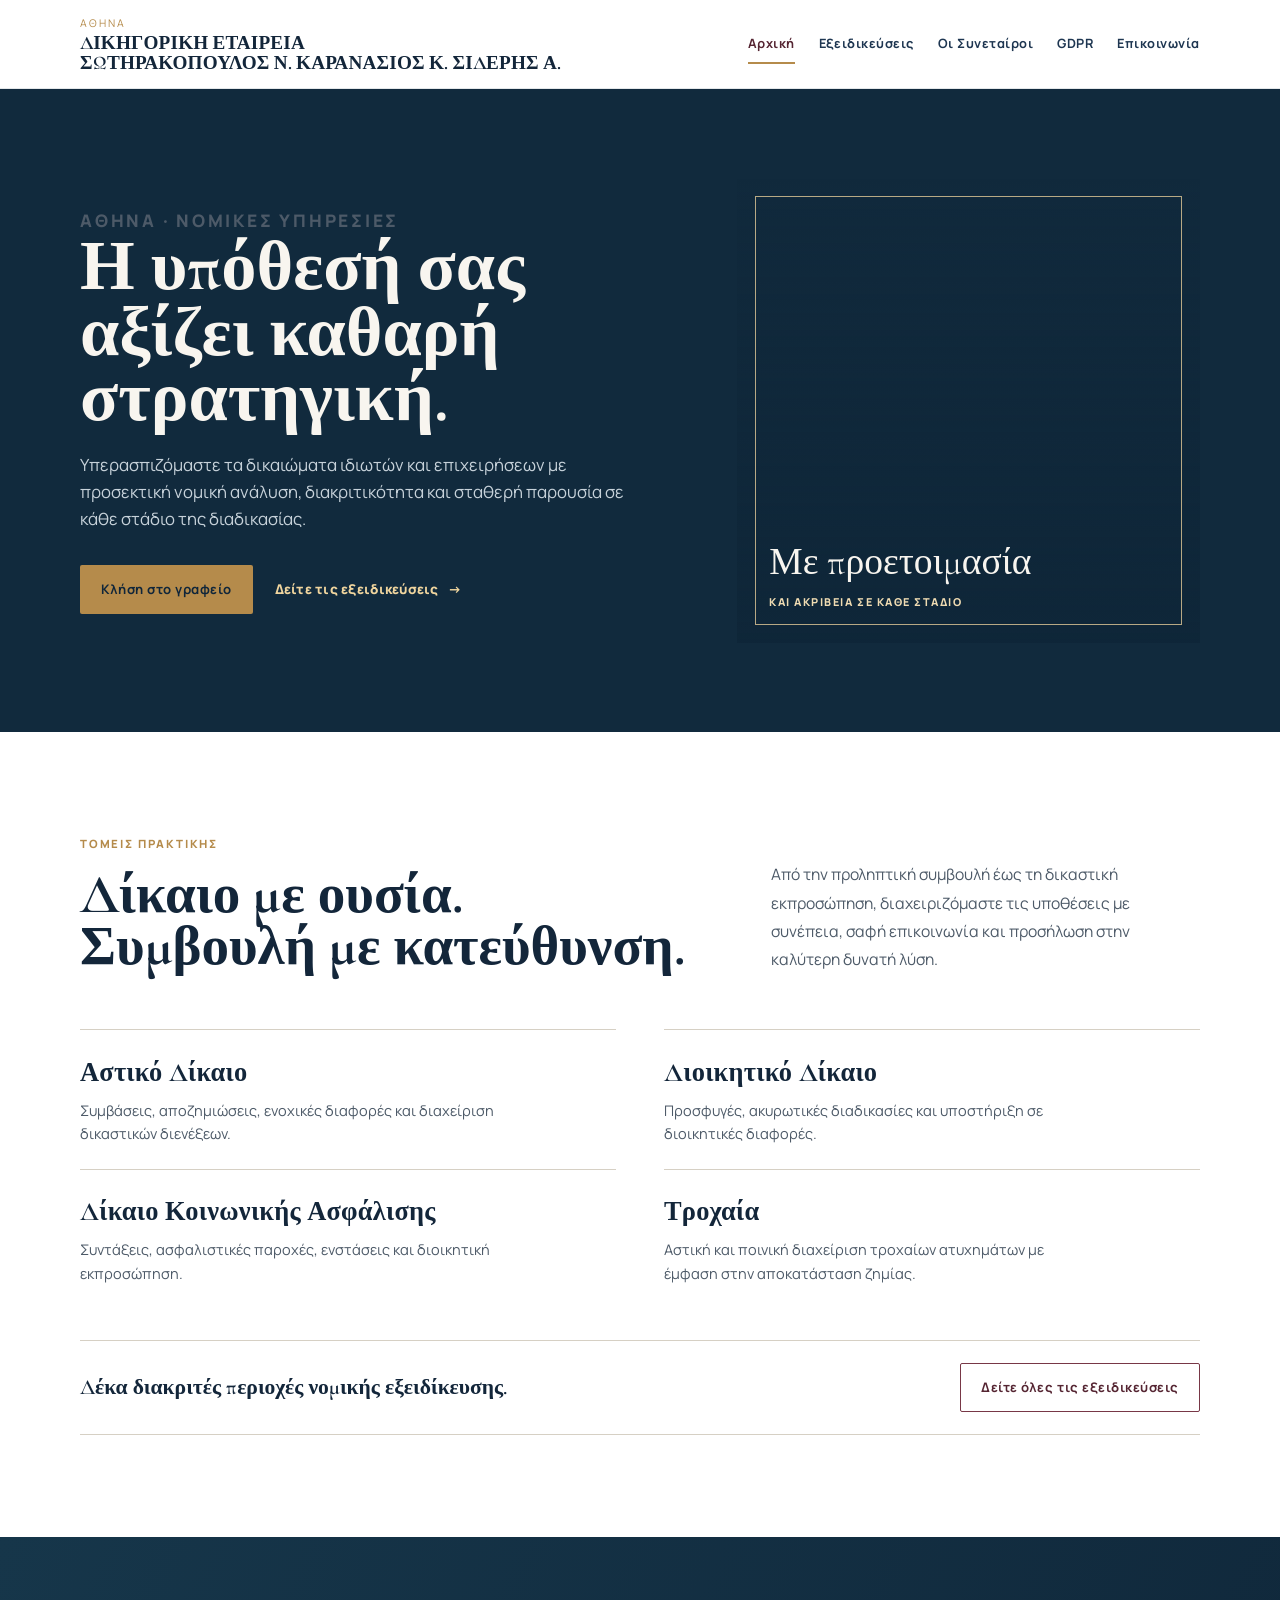
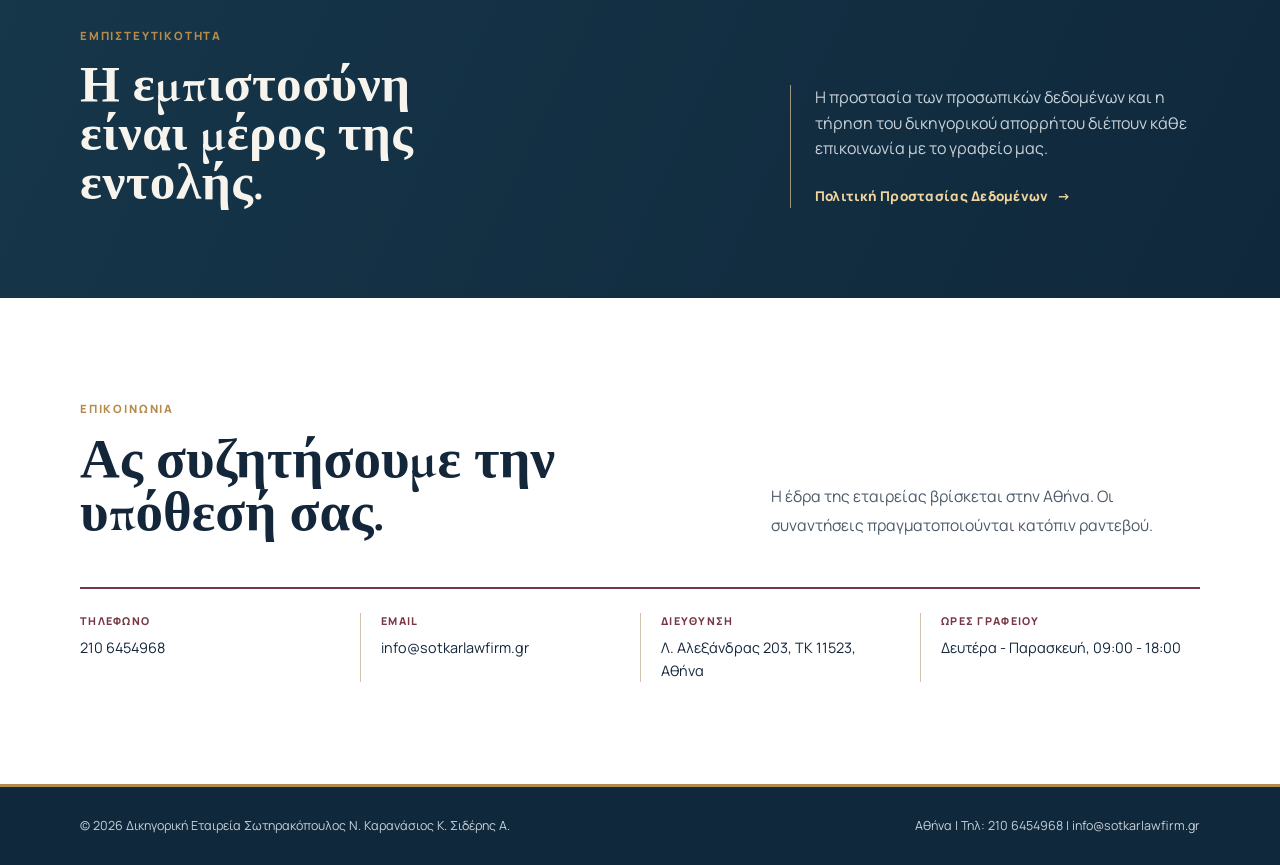
==== commit 3c4fb106: "Add files via upload" ====
--- a/index.html
+++ b/index.html
@@ -15,7 +15,7 @@
   <link rel="preconnect" href="https://fonts.googleapis.com">
   <link rel="preconnect" href="https://fonts.gstatic.com" crossorigin>
   <link href="https://fonts.googleapis.com/css2?family=Cormorant+Garamond:wght@500;600;700&family=Manrope:wght@400;500;700;800&display=swap" rel="stylesheet">
-  <link rel="stylesheet" href="style.css">
+  <link rel="stylesheet" href="style.css?v=20260924">
 </head>
 <body>
   <header class="site-header">
@@ -89,7 +89,7 @@
       <div class="container">
         <div class="assurance-copy">
           <p class="eyebrow">Εμπιστευτικότητα</p>
-          <h2>Η εμπιστοσύνη είναι μέρος της εντολής.</h2>
+          <h2><span>Η εμπιστοσύνη</span><span>είναι μέρος της</span><span>εντολής.</span></h2>
         </div>
         <div class="assurance-details">
           <p>Η προστασία των προσωπικών δεδομένων και η τήρηση του δικηγορικού απορρήτου διέπουν κάθε επικοινωνία με το γραφείο μας.</p>
--- a/style.css
+++ b/style.css
@@ -857,7 +857,12 @@
   font-size: clamp(2.5rem, 4vw, 3.8rem);
   line-height: 0.96;
   margin: 0;
-  max-width: 13ch;
+  max-width: 22ch;
+}
+
+.assurance-section h2 span {
+  display: block;
+  white-space: nowrap;
 }
 
 .assurance-details {
@@ -1165,10 +1170,7 @@
 }
 
 .privacy-section {
-  background:
-    linear-gradient(90deg, rgba(16, 40, 59, 0.05) 1px, transparent 1px),
-    #fff;
-  background-size: 4rem 4rem;
+  background: #fff;
 }
 
 .privacy-layout {
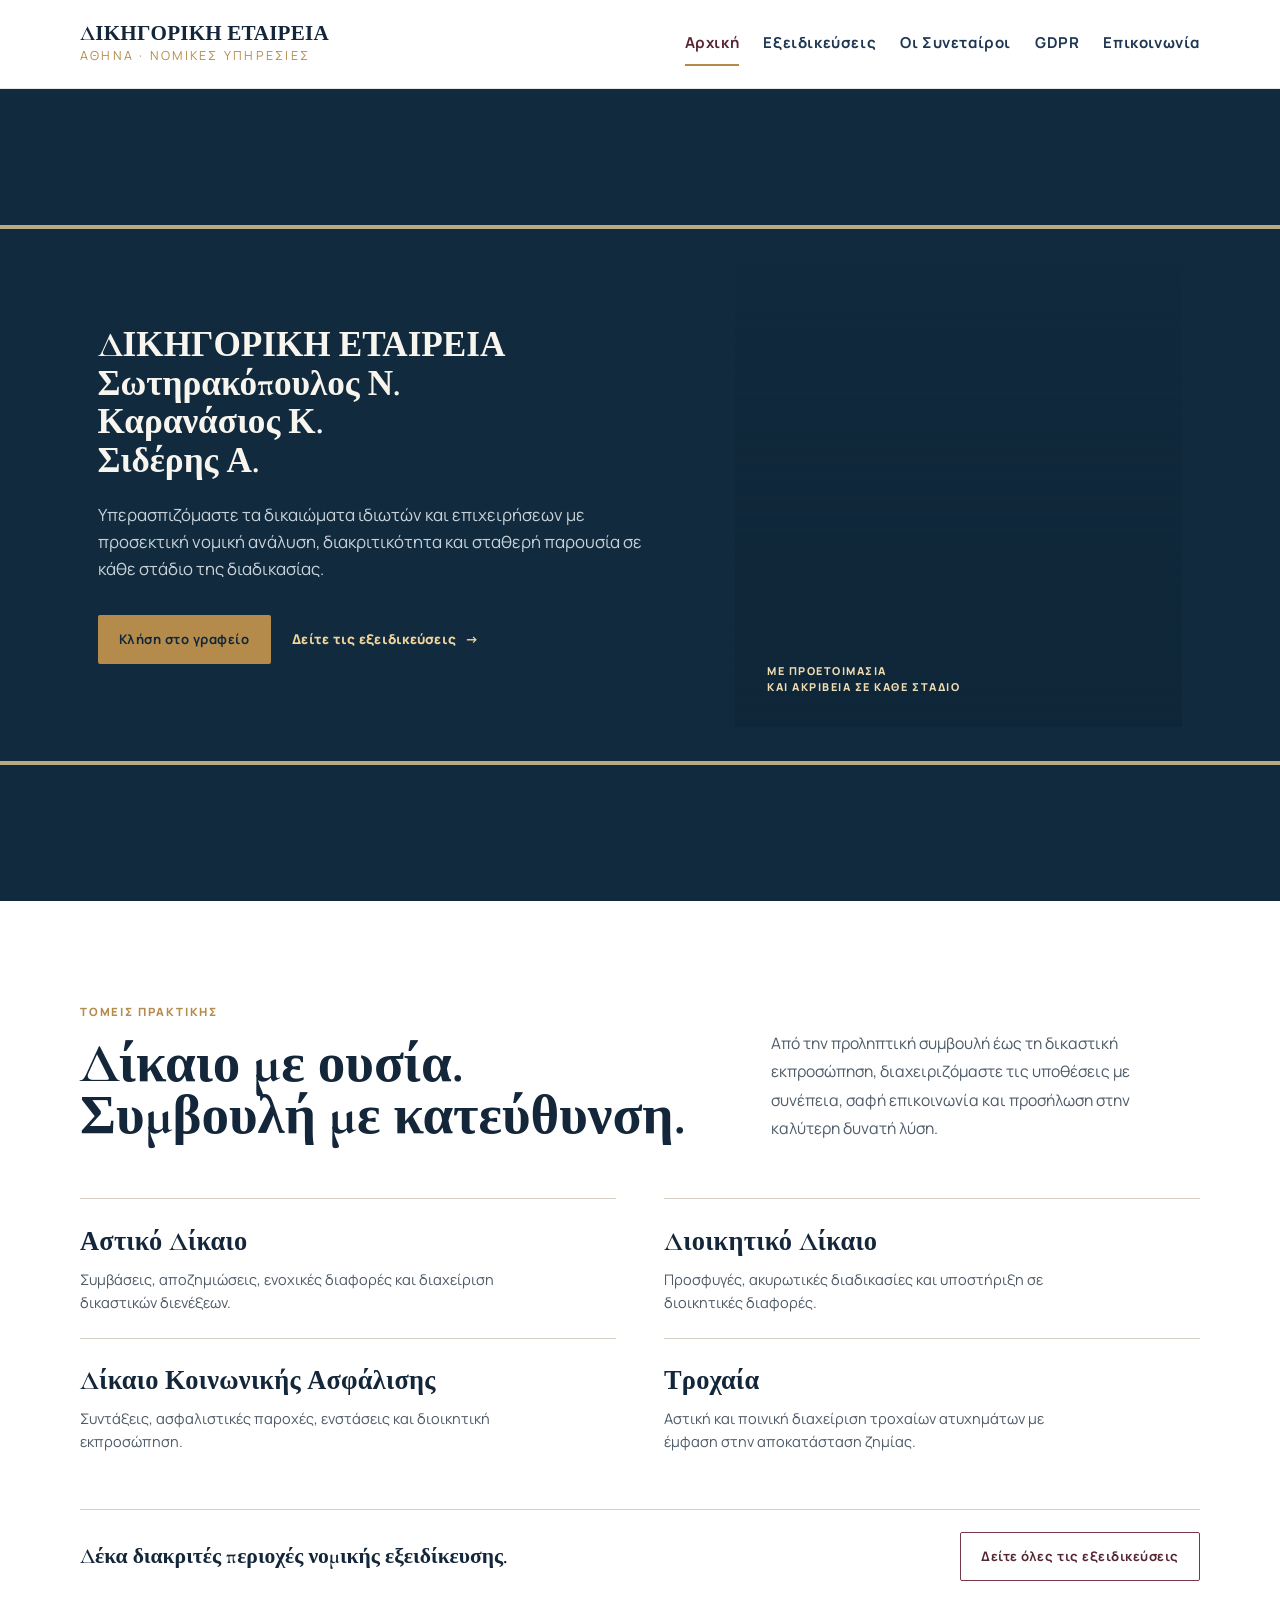
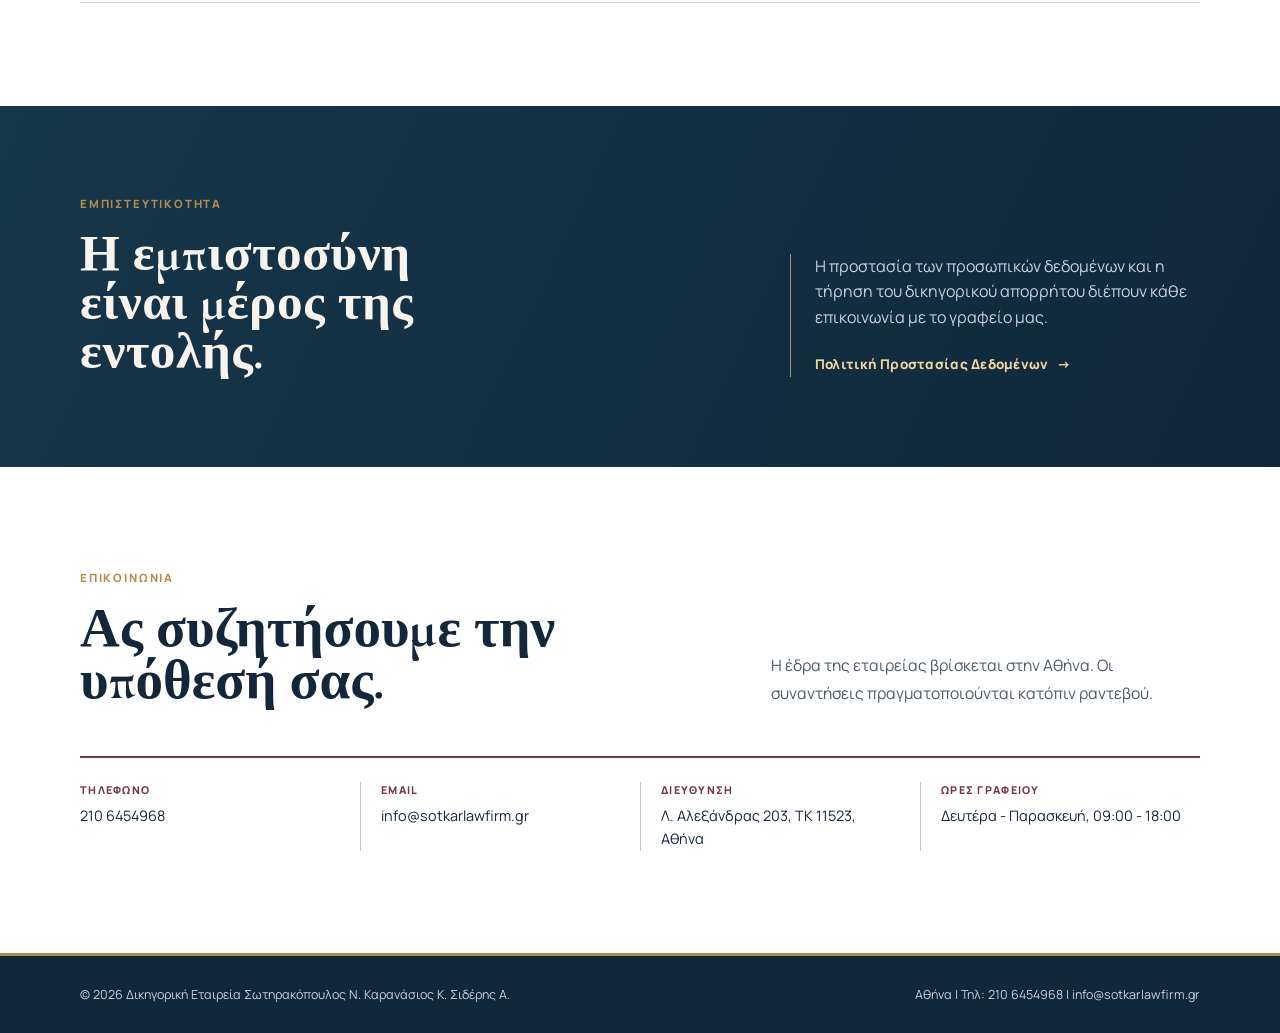
==== commit a562665d: "Add files via upload" ====
--- a/index.html
+++ b/index.html
@@ -15,14 +15,14 @@
   <link rel="preconnect" href="https://fonts.googleapis.com">
   <link rel="preconnect" href="https://fonts.gstatic.com" crossorigin>
   <link href="https://fonts.googleapis.com/css2?family=Cormorant+Garamond:wght@500;600;700&family=Manrope:wght@400;500;700;800&display=swap" rel="stylesheet">
-  <link rel="stylesheet" href="style.css?v=20260924">
+  <link rel="stylesheet" href="style.css?v=20260925">
 </head>
 <body>
   <header class="site-header">
     <div class="container navbar">
       <div class="brand">
-        <span class="brand-kicker">Αθήνα</span>
-        <h1 class="brand-title">ΔΙΚΗΓΟΡΙΚΗ ΕΤΑΙΡΕΙΑ<br>ΣΩΤΗΡΑΚΟΠΟΥΛΟΣ Ν. ΚΑΡΑΝΑΣΙΟΣ Κ. ΣΙΔΕΡΗΣ Α.</h1>
+        <h1 class="brand-title">ΔΙΚΗΓΟΡΙΚΗ ΕΤΑΙΡΕΙΑ</h1>
+        <span class="brand-kicker">Αθήνα · Νομικές Υπηρεσίες</span>
       </div>
       <button class="menu-toggle" type="button" aria-expanded="false" aria-controls="main-navigation" aria-label="Άνοιγμα μενού">
         <span></span><span></span><span></span>
@@ -41,8 +41,7 @@
     <section class="hero hero-home">
       <div class="container hero-grid">
         <div class="hero-copy reveal-up">
-          <p class="eyebrow">Αθήνα · Νομικές Υπηρεσίες</p>
-          <h1><span>Η υπόθεσή σας</span><span>αξίζει καθαρή</span><span>στρατηγική.</span></h1>
+          <h1 class="hero-firm-title"><span>ΔΙΚΗΓΟΡΙΚΗ ΕΤΑΙΡΕΙΑ</span><span>Σωτηρακόπουλος Ν.</span><span>Καρανάσιος Κ.</span><span>Σιδέρης Α.</span></h1>
           <p class="hero-lead">
             Υπερασπιζόμαστε τα δικαιώματα ιδιωτών και επιχειρήσεων με προσεκτική νομική ανάλυση,
             διακριτικότητα και σταθερή παρουσία σε κάθε στάδιο της διαδικασίας.
@@ -52,8 +51,8 @@
             <a class="text-link" href="specializations.html">Δείτε τις εξειδικεύσεις <span aria-hidden="true">→</span></a>
           </div>
         </div>
-        <div class="hero-visual reveal-up" role="img" aria-label="Εσωτερικός χώρος δικαστικής αίθουσας">
-          <div class="hero-visual-caption">Με προετοιμασία<br><span>και ακρίβεια σε κάθε στάδιο</span></div>
+        <div class="hero-visual reveal-up" role="img" aria-label="Άγαλμα της Θέμιδος με ζυγαριά δικαιοσύνης">
+          <div class="hero-visual-caption">Με προετοιμασία<br>και ακρίβεια σε κάθε στάδιο</div>
         </div>
       </div>
     </section>
--- a/style.css
+++ b/style.css
@@ -14,7 +14,7 @@
   --text-soft: #4d5a68;
   --white: #ffffff;
   --shadow: 0 18px 44px rgba(13, 27, 43, 0.18);
-  --hero-courtroom-image: url("https://images.unsplash.com/photo-1529107386315-e1a2ed48a620?auto=format&fit=crop&w=1200&q=85");
+  --hero-scales-image: url("https://images.unsplash.com/photo-1589829545856-d10d557cf95f?auto=format&fit=crop&w=1200&q=85");
 }
 
 * {
@@ -592,12 +592,12 @@
 
 .brand-kicker {
   color: var(--gold);
-  font-size: 0.66rem;
+  font-size: 0.78rem;
   letter-spacing: 0.18em;
 }
 
 .brand-title {
-  font-size: clamp(1.05rem, 1.5vw, 1.35rem);
+  font-size: clamp(1.15rem, 1.65vw, 1.5rem);
   line-height: 1.05;
 }
 
@@ -611,7 +611,7 @@
 }
 
 .nav-links a {
-  font-size: 0.8rem;
+  font-size: 0.94rem;
   letter-spacing: 0.04em;
   padding: 0.55rem 0;
 }
@@ -623,8 +623,11 @@
 }
 
 .hero-home {
+  align-items: center;
   background: #112a3d;
   border: 0;
+  display: flex;
+  min-height: calc(100svh - 5.5rem);
   padding: clamp(3.75rem, 7vw, 6.5rem) 0;
 }
 
@@ -632,6 +635,22 @@
   align-items: stretch;
   gap: clamp(2rem, 5vw, 5.5rem);
   grid-template-columns: minmax(0, 1fr) minmax(22rem, 0.78fr);
+  padding: 1.1rem;
+  position: relative;
+}
+
+.hero-grid::before {
+  border-bottom: 4px solid rgba(240, 213, 158, 0.75);
+  border-top: 4px solid rgba(240, 213, 158, 0.75);
+  content: "";
+  bottom: calc(1.1rem - 1cm);
+  left: 50%;
+  pointer-events: none;
+  position: absolute;
+  top: calc(1.1rem - 1cm);
+  transform: translateX(-50%);
+  width: 100vw;
+  z-index: 2;
 }
 
 .hero-copy {
@@ -662,6 +681,16 @@
   white-space: nowrap;
 }
 
+.hero h1.hero-firm-title {
+  font-size: clamp(1.15rem, 2.75vw, 2.5rem);
+  line-height: 1.1;
+  max-width: none;
+}
+
+.hero h1.hero-firm-title span {
+  white-space: normal;
+}
+
 .hero .hero-lead {
   color: #c7d2da;
   font-size: 1.05rem;
@@ -716,36 +745,22 @@
 .hero-visual {
   background:
     linear-gradient(180deg, rgba(14, 37, 55, 0.08), rgba(14, 37, 55, 0.72)),
-    var(--hero-courtroom-image) center / cover;
+    var(--hero-scales-image) center / cover;
   min-height: 29rem;
   overflow: hidden;
   position: relative;
 }
 
-.hero-visual::before {
-  border: 1px solid rgba(240, 213, 158, 0.75);
-  content: "";
-  inset: 1.1rem;
-  pointer-events: none;
-  position: absolute;
-}
-
 .hero-visual-caption {
   bottom: 2rem;
-  color: #f8f5ef;
-  font-family: "Cormorant Garamond", Georgia, serif;
-  font-size: 2.35rem;
-  left: 2rem;
-  line-height: 0.85;
-  position: absolute;
-}
-
-.hero-visual-caption span {
   color: #efdbb2;
   font-family: "Manrope", sans-serif;
   font-size: 0.68rem;
   font-weight: 800;
+  left: 2rem;
   letter-spacing: 0.14em;
+  line-height: 1.45;
+  position: absolute;
   text-transform: uppercase;
 }
 
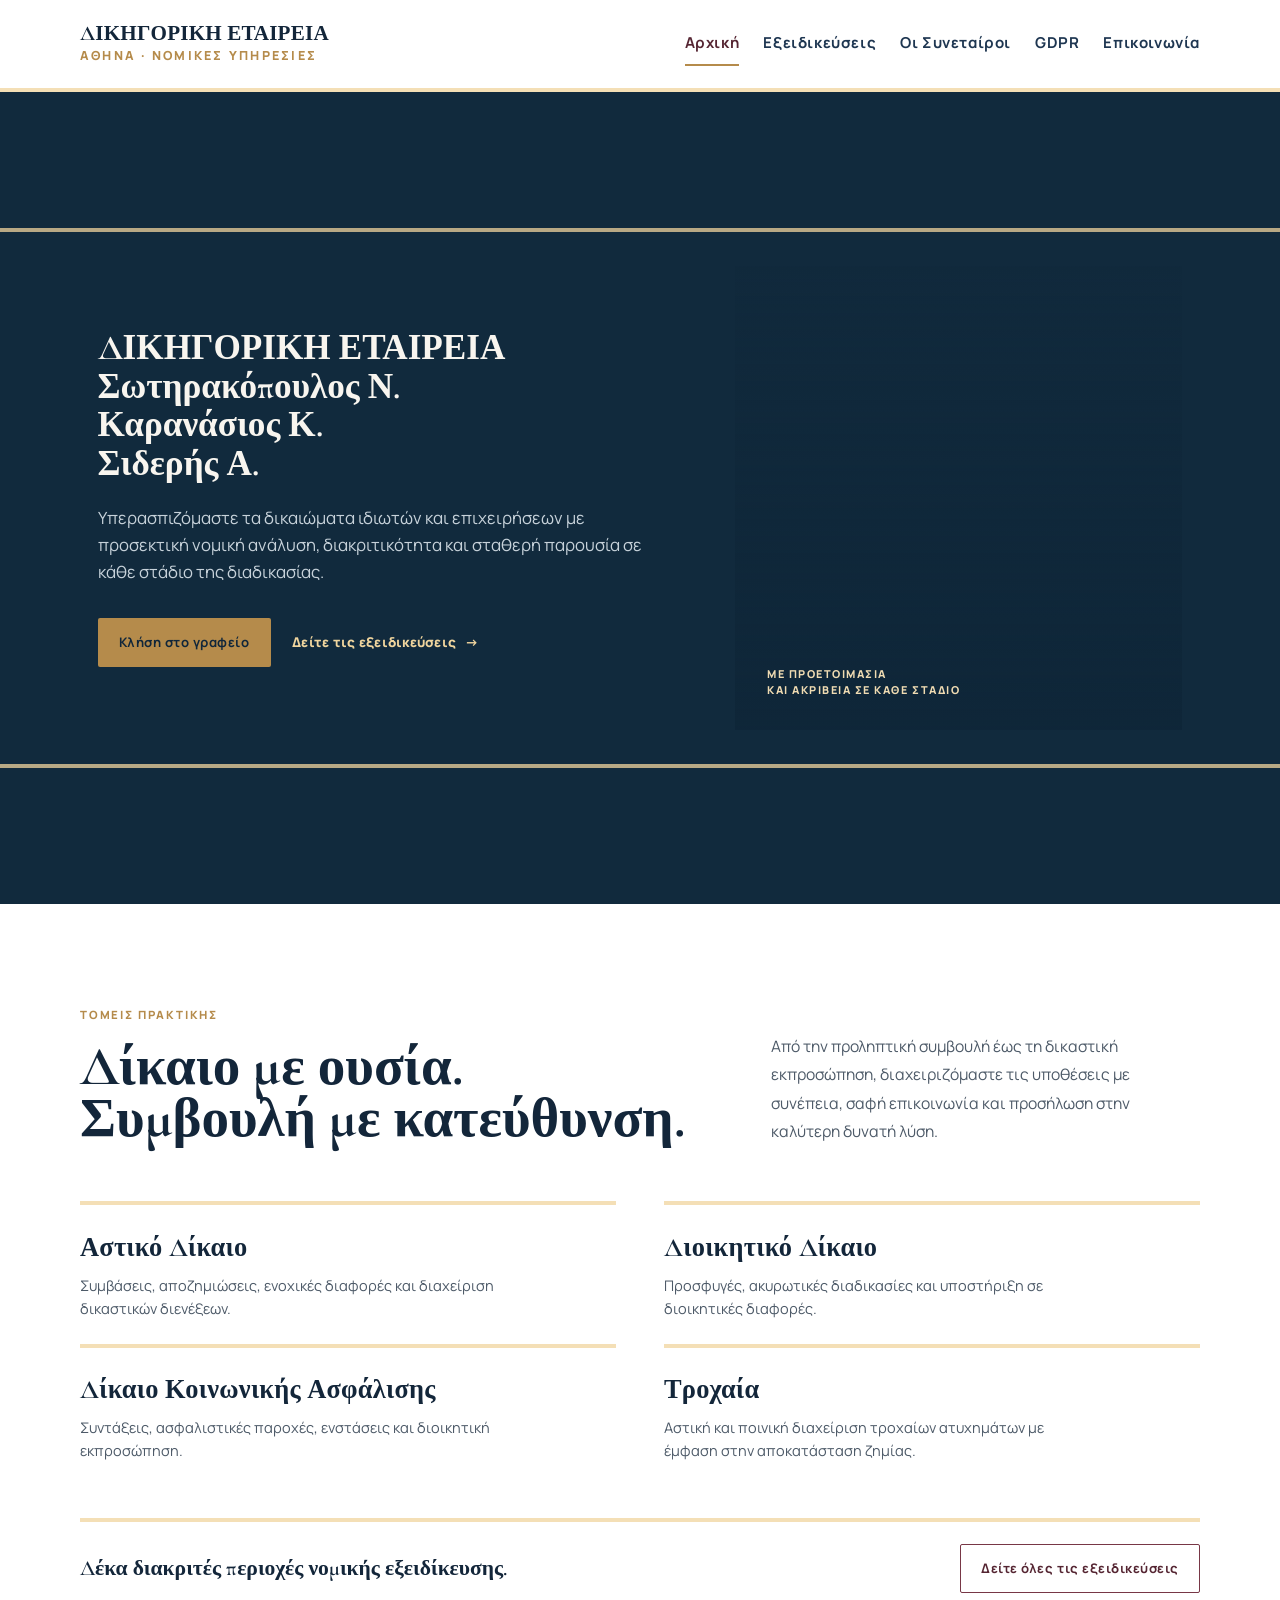
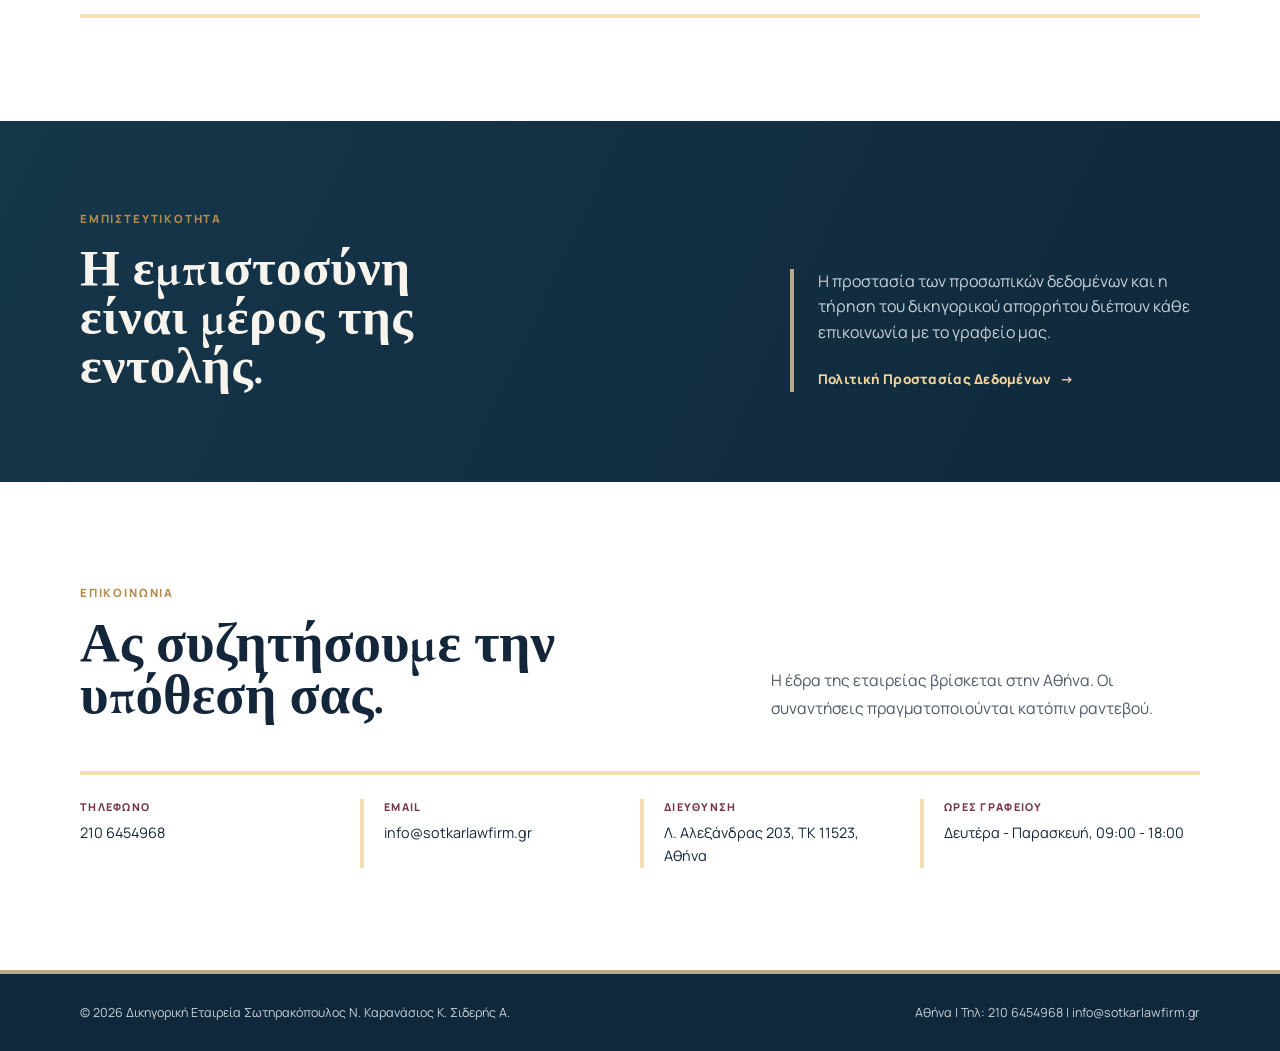
==== commit 33b702a0: "Add files via upload" ====
--- a/index.html
+++ b/index.html
@@ -3,12 +3,12 @@
 <head>
   <meta charset="utf-8">
   <meta name="viewport" content="width=device-width, initial-scale=1">
-  <title>Δικηγορική Εταιρεία Σωτηρακόπουλος Ν. Καρανάσιος Κ. Σιδέρης Α.</title>
+  <title>Δικηγορική Εταιρεία Σωτηρακόπουλος Ν. Καρανάσιος Κ. Σιδερής Α.</title>
   <meta name="description" content="Δικηγορική υποστήριξη υψηλού επιπέδου στην Αθήνα με εξειδίκευση σε αστικό, ποινικό, εργατικό και διοικητικό δίκαιο.">
   <meta property="og:locale" content="el_GR">
   <meta property="og:type" content="website">
-  <meta property="og:site_name" content="Δικηγορική Εταιρεία Σωτηρακόπουλος Ν. Καρανάσιος Κ. Σιδέρης Α.">
-  <meta property="og:title" content="Δικηγορική Εταιρεία Σωτηρακόπουλος Ν. Καρανάσιος Κ. Σιδέρης Α.">
+  <meta property="og:site_name" content="Δικηγορική Εταιρεία Σωτηρακόπουλος Ν. Καρανάσιος Κ. Σιδερής Α.">
+  <meta property="og:title" content="Δικηγορική Εταιρεία Σωτηρακόπουλος Ν. Καρανάσιος Κ. Σιδερής Α.">
   <meta property="og:description" content="Δικηγορική υποστήριξη υψηλού επιπέδου στην Αθήνα με εξειδίκευση σε αστικό, ποινικό, εργατικό και διοικητικό δίκαιο.">
   <meta name="twitter:card" content="summary">
   <link rel="icon" href="favicon.svg" type="image/svg+xml">
@@ -41,7 +41,7 @@
     <section class="hero hero-home">
       <div class="container hero-grid">
         <div class="hero-copy reveal-up">
-          <h1 class="hero-firm-title"><span>ΔΙΚΗΓΟΡΙΚΗ ΕΤΑΙΡΕΙΑ</span><span>Σωτηρακόπουλος Ν.</span><span>Καρανάσιος Κ.</span><span>Σιδέρης Α.</span></h1>
+          <h1 class="hero-firm-title"><span>ΔΙΚΗΓΟΡΙΚΗ ΕΤΑΙΡΕΙΑ</span><span>Σωτηρακόπουλος Ν.</span><span>Καρανάσιος Κ.</span><span>Σιδερής Α.</span></h1>
           <p class="hero-lead">
             Υπερασπιζόμαστε τα δικαιώματα ιδιωτών και επιχειρήσεων με προσεκτική νομική ανάλυση,
             διακριτικότητα και σταθερή παρουσία σε κάθε στάδιο της διαδικασίας.
@@ -120,7 +120,7 @@
 
   <footer class="site-footer">
     <div class="container">
-      <span>© 2026 Δικηγορική Εταιρεία Σωτηρακόπουλος Ν. Καρανάσιος Κ. Σιδέρης Α.</span>
+      <span>© 2026 Δικηγορική Εταιρεία Σωτηρακόπουλος Ν. Καρανάσιος Κ. Σιδερής Α.</span>
       <span>Αθήνα | <a href="tel:+302106454968">Τηλ: 210 6454968</a> | <a href="mailto:info@sotkarlawfirm.gr">info@sotkarlawfirm.gr</a></span>
     </div>
   </footer>
--- a/style.css
+++ b/style.css
@@ -9,6 +9,8 @@
   --paper-2: #ebe5db;
   --gold: #b58b4b;
   --gold-soft: #d4c39b;
+  --site-rule: rgba(240, 213, 158, 0.75);
+  --site-rule-width: 4px;
   --line: #c9b99f;
   --text: #24313d;
   --text-soft: #4d5a68;
@@ -578,7 +580,7 @@
 /* Refined editorial layout */
 .site-header {
   background: #fff;
-  border-bottom: 1px solid #e3e7e9;
+  border-bottom: var(--site-rule-width) solid var(--site-rule);
 }
 
 .navbar {
@@ -593,6 +595,7 @@
 .brand-kicker {
   color: var(--gold);
   font-size: 0.78rem;
+  font-weight: 800;
   letter-spacing: 0.18em;
 }
 
@@ -640,8 +643,8 @@
 }
 
 .hero-grid::before {
-  border-bottom: 4px solid rgba(240, 213, 158, 0.75);
-  border-top: 4px solid rgba(240, 213, 158, 0.75);
+  border-bottom: var(--site-rule-width) solid var(--site-rule);
+  border-top: var(--site-rule-width) solid var(--site-rule);
   content: "";
   bottom: calc(1.1rem - 1cm);
   left: 50%;
@@ -805,7 +808,7 @@
   background: transparent;
   border: 0;
   border-radius: 0;
-  border-top: 1px solid #d6d0c4;
+  border-top: var(--site-rule-width) solid var(--site-rule);
   box-shadow: none;
   padding: 1.35rem 0 1.45rem;
 }
@@ -830,9 +833,9 @@
 
 .cta-band {
   background: transparent;
-  border-bottom: 1px solid #d6d0c4;
+  border-bottom: var(--site-rule-width) solid var(--site-rule);
   border-radius: 0;
-  border-top: 1px solid #d6d0c4;
+  border-top: var(--site-rule-width) solid var(--site-rule);
   color: var(--ink);
   margin-top: 2rem;
   padding: 1.35rem 0;
@@ -881,7 +884,7 @@
 }
 
 .assurance-details {
-  border-left: 1px solid rgba(240, 213, 158, 0.64);
+  border-left: var(--site-rule-width) solid var(--site-rule);
   padding-left: 1.5rem;
 }
 
@@ -907,7 +910,7 @@
   background: transparent;
   border: 0;
   border-left: 0;
-  border-top: 2px solid var(--wine);
+  border-top: var(--site-rule-width) solid var(--site-rule);
   border-radius: 0;
   display: grid;
   gap: 0;
@@ -916,7 +919,7 @@
 }
 
 .contact-card div {
-  border-left: 1px solid #cfc3b0;
+  border-left: var(--site-rule-width) solid var(--site-rule);
   min-width: 0;
   padding: 0 1.25rem;
 }
@@ -953,7 +956,7 @@
 
 .page-hero {
   background: #fff;
-  border-bottom: 1px solid #d4c9b9;
+  border-bottom: var(--site-rule-width) solid var(--site-rule);
   padding: clamp(3.5rem, 6vw, 5.5rem) 0;
 }
 
@@ -975,7 +978,7 @@
 }
 
 .owner-content {
-  border-top: 3px solid var(--wine);
+  border-top: var(--site-rule-width) solid var(--site-rule);
   padding: 1.35rem 0 0;
 }
 
@@ -991,7 +994,7 @@
 
 .site-footer {
   background: #10283b;
-  border-top: 3px solid var(--gold);
+  border-top: var(--site-rule-width) solid var(--site-rule);
   margin-top: 0;
 }
 
@@ -1083,7 +1086,7 @@
   .contact-card div,
   .contact-card div:first-child,
   .contact-card div:nth-child(3) {
-    border-bottom: 1px solid #cfc3b0;
+    border-bottom: var(--site-rule-width) solid var(--site-rule);
     border-left: 0;
     padding: 0.95rem 0;
   }
@@ -1148,7 +1151,7 @@
 }
 
 .team-section .owner-card:nth-child(even) .owner-content {
-  border-top-color: var(--ink-2);
+  border-top-color: var(--site-rule);
 }
 
 .team-section .owner-grid {
@@ -1168,8 +1171,8 @@
 }
 
 .team-section .owner-content {
-  border-top-color: var(--gold);
-  margin-top: 1.2rem;
+  border-top-color: var(--site-rule);
+  margin-top: 0;
   min-height: 17rem;
   position: relative;
 }
@@ -1196,7 +1199,7 @@
 }
 
 .privacy-aside {
-  border-top: 3px solid var(--wine);
+  border-top: var(--site-rule-width) solid var(--site-rule);
   padding-top: 1.2rem;
   position: sticky;
   top: 7.5rem;
@@ -1234,13 +1237,13 @@
 }
 
 .privacy-notice {
-  border-top: 1px solid #d6d0c4;
+  border-top: var(--site-rule-width) solid var(--site-rule);
 }
 
 .privacy-notice .gdpr-box {
   background: transparent;
   border: 0;
-  border-bottom: 1px solid #d6d0c4;
+  border-bottom: var(--site-rule-width) solid var(--site-rule);
   box-shadow: none;
   margin: 0;
   padding: 1.65rem 0 1.75rem;
@@ -1292,7 +1295,7 @@
   }
 
   .team-section .owner-content {
-    margin-top: 1.2rem;
+    margin-top: 0;
     min-height: auto;
   }
 }
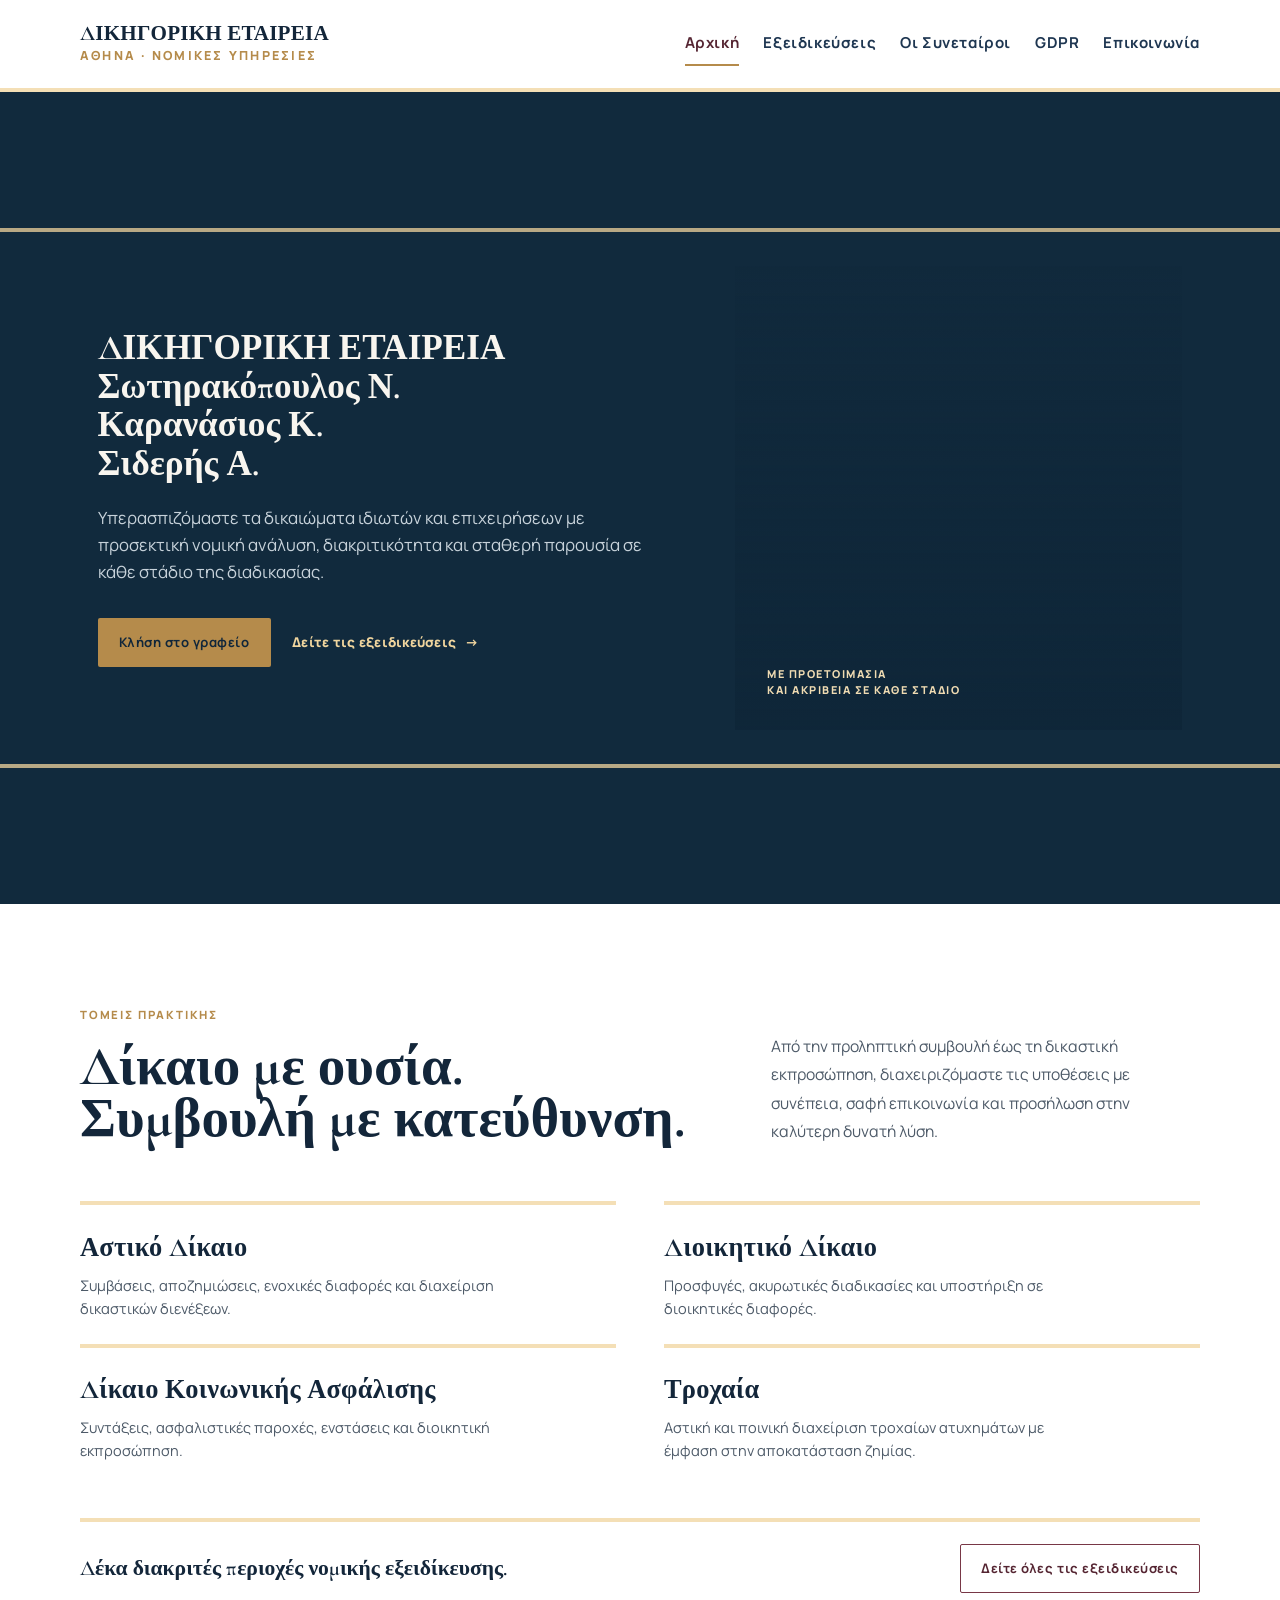
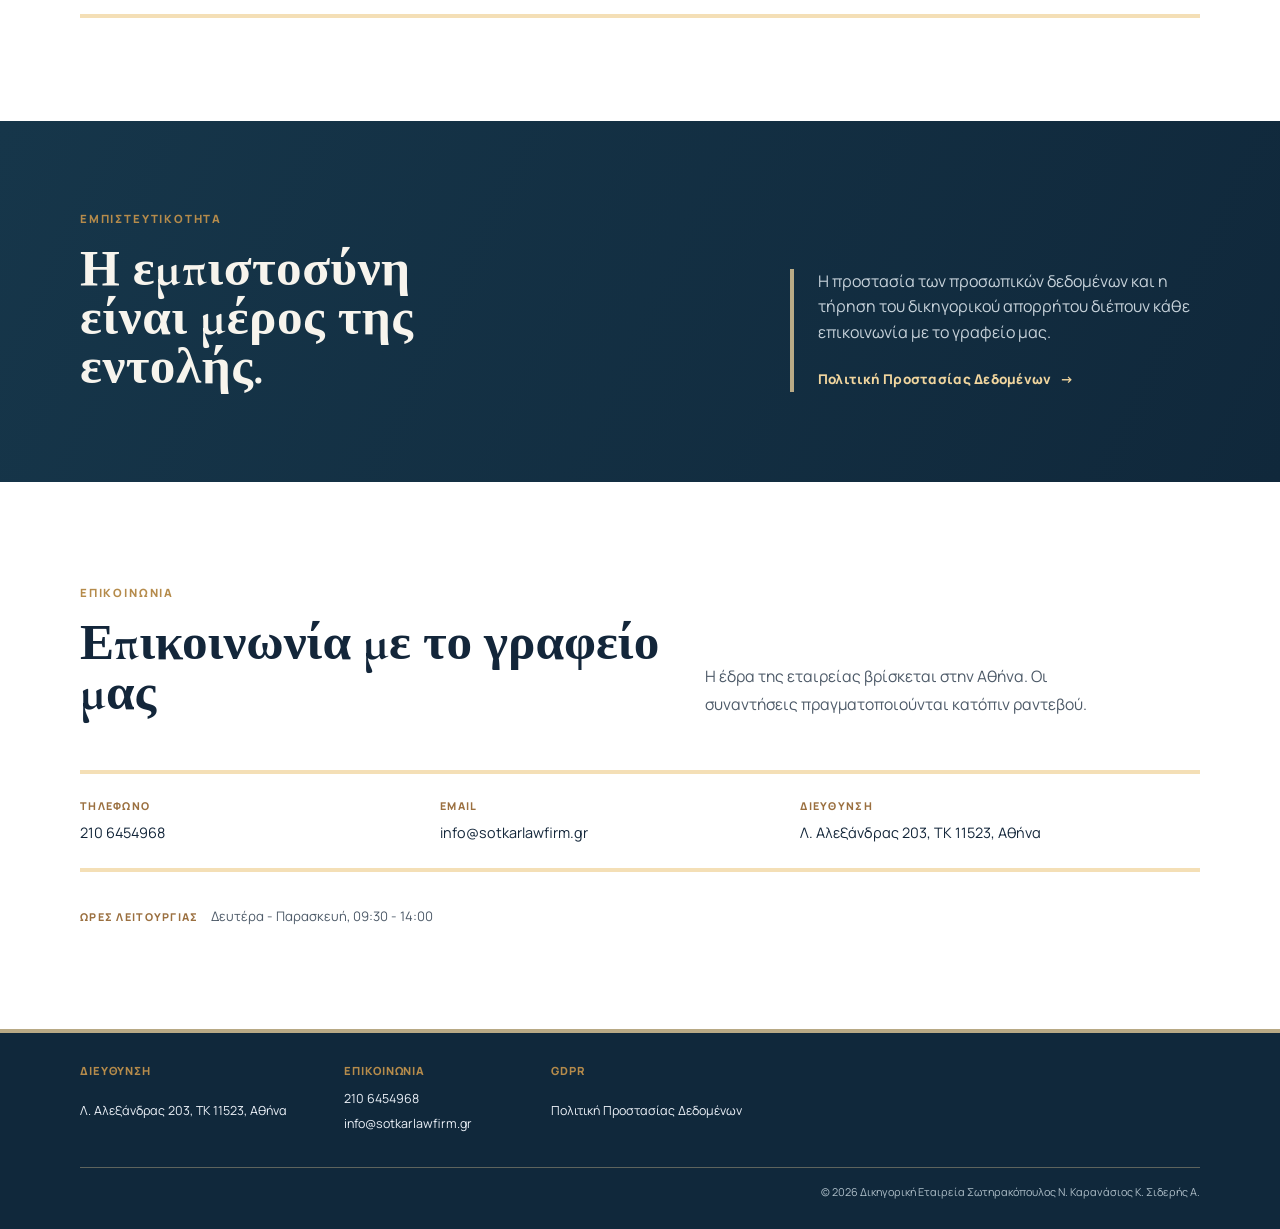
==== commit e86b6c4a: "Add files via upload" ====
--- a/index.html
+++ b/index.html
@@ -15,7 +15,8 @@
   <link rel="preconnect" href="https://fonts.googleapis.com">
   <link rel="preconnect" href="https://fonts.gstatic.com" crossorigin>
   <link href="https://fonts.googleapis.com/css2?family=Cormorant+Garamond:wght@500;600;700&family=Manrope:wght@400;500;700;800&display=swap" rel="stylesheet">
-  <link rel="stylesheet" href="style.css?v=20260925">
+  <link rel="stylesheet" href="style.css?v=20260942">
+    <link rel="stylesheet" href="style.css?v=20260943">
 </head>
 <body>
   <header class="site-header">
@@ -98,30 +99,34 @@
     </section>
 
     <section class="section contact-section" id="contact">
-      <div class="container">
-        <div class="section-heading">
+      <div class="container contact-layout">
+        <div class="contact-heading">
           <div>
             <p class="eyebrow">Επικοινωνία</p>
-            <h2>Ας συζητήσουμε την υπόθεσή σας.</h2>
+            <h2>Επικοινωνία με το γραφείο μας</h2>
           </div>
           <p class="section-intro">Η έδρα της εταιρείας βρίσκεται στην Αθήνα. Οι συναντήσεις πραγματοποιούνται κατόπιν ραντεβού.</p>
         </div>
         <div class="contact-grid">
           <article class="contact-card">
-            <div><span>Τηλέφωνο</span><a href="tel:+302106454968">210 6454968</a></div>
+            <div><span>Τηλέφωνο</span><a class="contact-primary" href="tel:+302106454968">210 6454968</a></div>
             <div><span>Email</span><a href="mailto:info@sotkarlawfirm.gr">info@sotkarlawfirm.gr</a></div>
             <div><span>Διεύθυνση</span><a href="https://www.google.com/maps/search/?api=1&query=%CE%9B.%20%CE%91%CE%BB%CE%B5%CE%BE%CE%AC%CE%BD%CE%B4%CF%81%CE%B1%CF%82%20203%2C%20%CE%91%CE%B8%CE%AE%CE%BD%CE%B1%2011523" target="_blank" rel="noopener">Λ. Αλεξάνδρας 203, ΤΚ 11523, Αθήνα</a></div>
-            <div><span>Ώρες γραφείου</span><span class="contact-value">Δευτέρα - Παρασκευή, 09:00 - 18:00</span></div>
           </article>
+          <p class="opening-times"><span>Ώρες λειτουργίας</span>Δευτέρα - Παρασκευή, 09:30 - 14:00</p>
         </div>
       </div>
     </section>
   </main>
 
   <footer class="site-footer">
-    <div class="container">
-      <span>© 2026 Δικηγορική Εταιρεία Σωτηρακόπουλος Ν. Καρανάσιος Κ. Σιδερής Α.</span>
-      <span>Αθήνα | <a href="tel:+302106454968">Τηλ: 210 6454968</a> | <a href="mailto:info@sotkarlawfirm.gr">info@sotkarlawfirm.gr</a></span>
+    <div class="container footer-layout">
+      <div class="footer-details">
+        <section class="footer-section"><p class="footer-label">Διεύθυνση</p><a href="https://www.google.com/maps/search/?api=1&query=%CE%9B.%20%CE%91%CE%BB%CE%B5%CE%BE%CE%AC%CE%BD%CE%B4%CF%81%CE%B1%CF%82%20203%2C%20%CE%91%CE%B8%CE%AE%CE%BD%CE%B1%2011523" target="_blank" rel="noopener">Λ. Αλεξάνδρας 203, ΤΚ 11523, Αθήνα</a></section>
+        <section class="footer-section"><p class="footer-label">Επικοινωνία</p><a href="tel:+302106454968">210 6454968</a><a href="mailto:info@sotkarlawfirm.gr">info@sotkarlawfirm.gr</a></section>
+        <section class="footer-section"><p class="footer-label">GDPR</p><a href="gdpr.html">Πολιτική Προστασίας Δεδομένων</a></section>
+      </div>
+      <p class="footer-copyright">© 2026 Δικηγορική Εταιρεία Σωτηρακόπουλος Ν. Καρανάσιος Κ. Σιδερής Α.</p>
     </div>
   </footer>
   <script src="site.js"></script>
--- a/style.css
+++ b/style.css
@@ -902,35 +902,62 @@
   scroll-margin-top: 6.5rem;
 }
 
+.contact-layout {
+  display: block;
+}
+
+.contact-heading {
+  align-items: end;
+  display: grid;
+  gap: 2rem;
+  grid-template-columns: minmax(0, 0.9fr) minmax(18rem, 0.75fr);
+}
+
+.contact-heading h2 {
+  font-size: clamp(2.7rem, 4vw, 3.75rem);
+  line-height: 0.98;
+  margin: 0;
+  max-width: none;
+}
+
+.contact-heading .section-intro {
+  color: var(--text-soft);
+  margin: 0;
+  max-width: 43ch;
+}
+
 .contact-grid {
-  margin-top: 3rem;
+  margin-top: 3.25rem;
 }
 
 .contact-card {
   background: transparent;
-  border: 0;
+  border-bottom: var(--site-rule-width) solid var(--site-rule);
   border-left: 0;
+  border-right: 0;
   border-top: var(--site-rule-width) solid var(--site-rule);
   border-radius: 0;
   display: grid;
-  gap: 0;
-  grid-template-columns: repeat(4, minmax(0, 1fr));
-  padding: 1.5rem 0 0;
+  column-gap: clamp(2rem, 5vw, 5rem);
+  grid-template-columns: 1fr 1fr 1.35fr;
+  row-gap: 0;
+  padding: 1.5rem 0;
 }
 
 .contact-card div {
-  border-left: var(--site-rule-width) solid var(--site-rule);
+  border: 0;
+  border-left: 0;
+  border-right: 0;
   min-width: 0;
-  padding: 0 1.25rem;
+  padding: 0;
 }
 
 .contact-card div:first-child {
-  border-left: 0;
-  padding-left: 0;
+  background: transparent;
 }
 
 .contact-card span {
-  color: var(--wine);
+  color: #9b7040;
   display: block;
   font-size: 0.67rem;
   font-weight: 800;
@@ -947,11 +974,48 @@
   overflow-wrap: anywhere;
 }
 
+.contact-card div p {
+  color: var(--text-soft);
+  font-size: 0.78rem;
+  line-height: 1.5;
+  margin: 0.5rem 0 0;
+}
+
+.contact-card div:first-child span {
+  color: #9b7040;
+}
+
+.contact-card div:first-child a {
+  color: var(--ink);
+}
+
+.contact-card div:first-child p {
+  color: var(--text-soft);
+  font-size: 0.88rem;
+  margin-top: 0.8rem;
+}
+
 .contact-card .contact-value {
-  font-weight: 400;
+  font-weight: 700;
   letter-spacing: 0;
   text-transform: none;
   white-space: nowrap;
+}
+
+.opening-times {
+  color: var(--text-soft);
+  font-size: 0.82rem;
+  margin: 0.9rem 0 0;
+}
+
+.opening-times span {
+  color: #9b7040;
+  display: inline-block;
+  font-size: 0.67rem;
+  font-weight: 800;
+  letter-spacing: 0.12em;
+  margin-right: 0.8rem;
+  text-transform: uppercase;
 }
 
 .page-hero {
@@ -1002,6 +1066,52 @@
   color: #c7d2da;
   font-size: 0.78rem;
   padding: 1.8rem 0;
+}
+
+.footer-layout {
+  display: block;
+}
+
+.footer-details {
+  display: grid;
+  gap: 1rem;
+  grid-template-columns: 1.3fr 1fr 1fr;
+}
+
+.footer-section {
+  display: grid;
+  gap: 0.35rem;
+  justify-items: start;
+}
+
+.footer-label {
+  color: var(--gold);
+  font-size: 0.7rem;
+  font-weight: 800;
+  letter-spacing: 0.08em;
+  margin: 0 0 0.2rem;
+  text-transform: uppercase;
+}
+
+.footer-section a {
+  color: #edf2f9;
+  overflow-wrap: anywhere;
+}
+
+.footer-section a:hover {
+  color: var(--gold);
+}
+
+.footer-copyright {
+  border-top: 1px solid rgba(240, 213, 158, 0.35);
+  color: #aebec8;
+  display: block;
+  font-size: 0.68rem;
+  line-height: 1.5;
+  margin: 1.35rem 0 0;
+  padding-top: 1rem;
+  text-align: right;
+  width: 100%;
 }
 
 @media (max-width: 960px) {
@@ -1024,14 +1134,15 @@
   }
 
   .contact-card {
+    column-gap: 2.5rem;
     grid-template-columns: repeat(2, minmax(0, 1fr));
     row-gap: 1.5rem;
   }
 
-  .contact-card div:nth-child(3) {
-    border-left: 0;
-    padding-left: 0;
-  }
+  .contact-card div:first-child {
+    grid-column: auto;
+  }
+
 }
 
 @media (max-width: 820px) {
@@ -1080,19 +1191,27 @@
   }
 
   .contact-card {
-    display: block;
+    grid-template-columns: 1fr;
+    row-gap: 1.5rem;
+    padding: 1.25rem 0;
+  }
+
+  .contact-heading {
+    grid-template-columns: 1fr;
   }
 
   .contact-card div,
-  .contact-card div:first-child,
   .contact-card div:nth-child(3) {
-    border-bottom: var(--site-rule-width) solid var(--site-rule);
-    border-left: 0;
-    padding: 0.95rem 0;
-  }
-
-  .contact-card div:last-child {
-    border-bottom: 0;
+    border: 0;
+    padding: 0;
+  }
+
+  .contact-card div:first-child {
+    padding-bottom: 0;
+  }
+
+  .contact-card {
+    gap: 0;
   }
 }
 
@@ -1171,20 +1290,58 @@
 }
 
 .team-section .owner-content {
-  border-top-color: var(--site-rule);
+  border-top: 0;
   margin-top: 0;
   min-height: 17rem;
   position: relative;
 }
 
 .team-section .owner-content h3 {
+  border-bottom: var(--site-rule-width) solid var(--site-rule);
+  display: inline-block;
   font-size: clamp(1.65rem, 1.8vw, 2rem);
-  margin-top: 1.75rem;
+  margin-top: 0;
+  padding-bottom: 0.25rem;
   white-space: nowrap;
+}
+
+.team-section .owner-index {
+  color: var(--gold);
+  font-family: "Cormorant Garamond", Georgia, serif;
+  font-size: 1.15rem;
+  font-weight: 700;
+  line-height: 1;
+  margin: 0 0 0.75rem;
 }
 
 .team-section .owner-role {
   color: var(--sage);
+  margin-top: 0.8rem;
+}
+
+.team-section .owner-areas {
+  color: var(--ink);
+  font-size: 0.8rem;
+  font-weight: 700;
+  line-height: 1.7;
+  margin: 1.2rem 0 0.85rem;
+  min-height: 4.125rem;
+}
+
+.team-section .owner-areas span {
+  color: #9b7040;
+  display: block;
+  font-size: 0.65rem;
+  font-weight: 800;
+  letter-spacing: 0.12em;
+  margin-bottom: 0.25rem;
+  text-transform: uppercase;
+}
+
+@media (max-width: 820px) {
+  .team-section .owner-areas {
+    min-height: 0;
+  }
 }
 
 .privacy-section {
@@ -1199,8 +1356,6 @@
 }
 
 .privacy-aside {
-  border-top: var(--site-rule-width) solid var(--site-rule);
-  padding-top: 1.2rem;
   position: sticky;
   top: 7.5rem;
 }
@@ -1298,4 +1453,14 @@
     margin-top: 0;
     min-height: auto;
   }
-}
+
+  .footer-details {
+    gap: 1.5rem;
+    grid-template-columns: 1fr;
+  }
+
+  .footer-copyright {
+    margin-top: 0.5rem;
+    text-align: left;
+  }
+}
--- a/style.css
+++ b/style.css
@@ -902,35 +902,62 @@
   scroll-margin-top: 6.5rem;
 }
 
+.contact-layout {
+  display: block;
+}
+
+.contact-heading {
+  align-items: end;
+  display: grid;
+  gap: 2rem;
+  grid-template-columns: minmax(0, 0.9fr) minmax(18rem, 0.75fr);
+}
+
+.contact-heading h2 {
+  font-size: clamp(2.7rem, 4vw, 3.75rem);
+  line-height: 0.98;
+  margin: 0;
+  max-width: none;
+}
+
+.contact-heading .section-intro {
+  color: var(--text-soft);
+  margin: 0;
+  max-width: 43ch;
+}
+
 .contact-grid {
-  margin-top: 3rem;
+  margin-top: 3.25rem;
 }
 
 .contact-card {
   background: transparent;
-  border: 0;
+  border-bottom: var(--site-rule-width) solid var(--site-rule);
   border-left: 0;
+  border-right: 0;
   border-top: var(--site-rule-width) solid var(--site-rule);
   border-radius: 0;
   display: grid;
-  gap: 0;
-  grid-template-columns: repeat(4, minmax(0, 1fr));
-  padding: 1.5rem 0 0;
+  column-gap: clamp(2rem, 5vw, 5rem);
+  grid-template-columns: 1fr 1fr 1.35fr;
+  row-gap: 0;
+  padding: 1.5rem 0;
 }
 
 .contact-card div {
-  border-left: var(--site-rule-width) solid var(--site-rule);
+  border: 0;
+  border-left: 0;
+  border-right: 0;
   min-width: 0;
-  padding: 0 1.25rem;
+  padding: 0;
 }
 
 .contact-card div:first-child {
-  border-left: 0;
-  padding-left: 0;
+  background: transparent;
 }
 
 .contact-card span {
-  color: var(--wine);
+  color: #9b7040;
   display: block;
   font-size: 0.67rem;
   font-weight: 800;
@@ -947,11 +974,48 @@
   overflow-wrap: anywhere;
 }
 
+.contact-card div p {
+  color: var(--text-soft);
+  font-size: 0.78rem;
+  line-height: 1.5;
+  margin: 0.5rem 0 0;
+}
+
+.contact-card div:first-child span {
+  color: #9b7040;
+}
+
+.contact-card div:first-child a {
+  color: var(--ink);
+}
+
+.contact-card div:first-child p {
+  color: var(--text-soft);
+  font-size: 0.88rem;
+  margin-top: 0.8rem;
+}
+
 .contact-card .contact-value {
-  font-weight: 400;
+  font-weight: 700;
   letter-spacing: 0;
   text-transform: none;
   white-space: nowrap;
+}
+
+.opening-times {
+  color: var(--text-soft);
+  font-size: 0.82rem;
+  margin: 0.9rem 0 0;
+}
+
+.opening-times span {
+  color: #9b7040;
+  display: inline-block;
+  font-size: 0.67rem;
+  font-weight: 800;
+  letter-spacing: 0.12em;
+  margin-right: 0.8rem;
+  text-transform: uppercase;
 }
 
 .page-hero {
@@ -1002,6 +1066,52 @@
   color: #c7d2da;
   font-size: 0.78rem;
   padding: 1.8rem 0;
+}
+
+.footer-layout {
+  display: block;
+}
+
+.footer-details {
+  display: grid;
+  gap: 1rem;
+  grid-template-columns: 1.3fr 1fr 1fr;
+}
+
+.footer-section {
+  display: grid;
+  gap: 0.35rem;
+  justify-items: start;
+}
+
+.footer-label {
+  color: var(--gold);
+  font-size: 0.7rem;
+  font-weight: 800;
+  letter-spacing: 0.08em;
+  margin: 0 0 0.2rem;
+  text-transform: uppercase;
+}
+
+.footer-section a {
+  color: #edf2f9;
+  overflow-wrap: anywhere;
+}
+
+.footer-section a:hover {
+  color: var(--gold);
+}
+
+.footer-copyright {
+  border-top: 1px solid rgba(240, 213, 158, 0.35);
+  color: #aebec8;
+  display: block;
+  font-size: 0.68rem;
+  line-height: 1.5;
+  margin: 1.35rem 0 0;
+  padding-top: 1rem;
+  text-align: right;
+  width: 100%;
 }
 
 @media (max-width: 960px) {
@@ -1024,14 +1134,15 @@
   }
 
   .contact-card {
+    column-gap: 2.5rem;
     grid-template-columns: repeat(2, minmax(0, 1fr));
     row-gap: 1.5rem;
   }
 
-  .contact-card div:nth-child(3) {
-    border-left: 0;
-    padding-left: 0;
-  }
+  .contact-card div:first-child {
+    grid-column: auto;
+  }
+
 }
 
 @media (max-width: 820px) {
@@ -1080,19 +1191,27 @@
   }
 
   .contact-card {
-    display: block;
+    grid-template-columns: 1fr;
+    row-gap: 1.5rem;
+    padding: 1.25rem 0;
+  }
+
+  .contact-heading {
+    grid-template-columns: 1fr;
   }
 
   .contact-card div,
-  .contact-card div:first-child,
   .contact-card div:nth-child(3) {
-    border-bottom: var(--site-rule-width) solid var(--site-rule);
-    border-left: 0;
-    padding: 0.95rem 0;
-  }
-
-  .contact-card div:last-child {
-    border-bottom: 0;
+    border: 0;
+    padding: 0;
+  }
+
+  .contact-card div:first-child {
+    padding-bottom: 0;
+  }
+
+  .contact-card {
+    gap: 0;
   }
 }
 
@@ -1171,20 +1290,58 @@
 }
 
 .team-section .owner-content {
-  border-top-color: var(--site-rule);
+  border-top: 0;
   margin-top: 0;
   min-height: 17rem;
   position: relative;
 }
 
 .team-section .owner-content h3 {
+  border-bottom: var(--site-rule-width) solid var(--site-rule);
+  display: inline-block;
   font-size: clamp(1.65rem, 1.8vw, 2rem);
-  margin-top: 1.75rem;
+  margin-top: 0;
+  padding-bottom: 0.25rem;
   white-space: nowrap;
+}
+
+.team-section .owner-index {
+  color: var(--gold);
+  font-family: "Cormorant Garamond", Georgia, serif;
+  font-size: 1.15rem;
+  font-weight: 700;
+  line-height: 1;
+  margin: 0 0 0.75rem;
 }
 
 .team-section .owner-role {
   color: var(--sage);
+  margin-top: 0.8rem;
+}
+
+.team-section .owner-areas {
+  color: var(--ink);
+  font-size: 0.8rem;
+  font-weight: 700;
+  line-height: 1.7;
+  margin: 1.2rem 0 0.85rem;
+  min-height: 4.125rem;
+}
+
+.team-section .owner-areas span {
+  color: #9b7040;
+  display: block;
+  font-size: 0.65rem;
+  font-weight: 800;
+  letter-spacing: 0.12em;
+  margin-bottom: 0.25rem;
+  text-transform: uppercase;
+}
+
+@media (max-width: 820px) {
+  .team-section .owner-areas {
+    min-height: 0;
+  }
 }
 
 .privacy-section {
@@ -1199,8 +1356,6 @@
 }
 
 .privacy-aside {
-  border-top: var(--site-rule-width) solid var(--site-rule);
-  padding-top: 1.2rem;
   position: sticky;
   top: 7.5rem;
 }
@@ -1298,4 +1453,14 @@
     margin-top: 0;
     min-height: auto;
   }
-}
+
+  .footer-details {
+    gap: 1.5rem;
+    grid-template-columns: 1fr;
+  }
+
+  .footer-copyright {
+    margin-top: 0.5rem;
+    text-align: left;
+  }
+}
